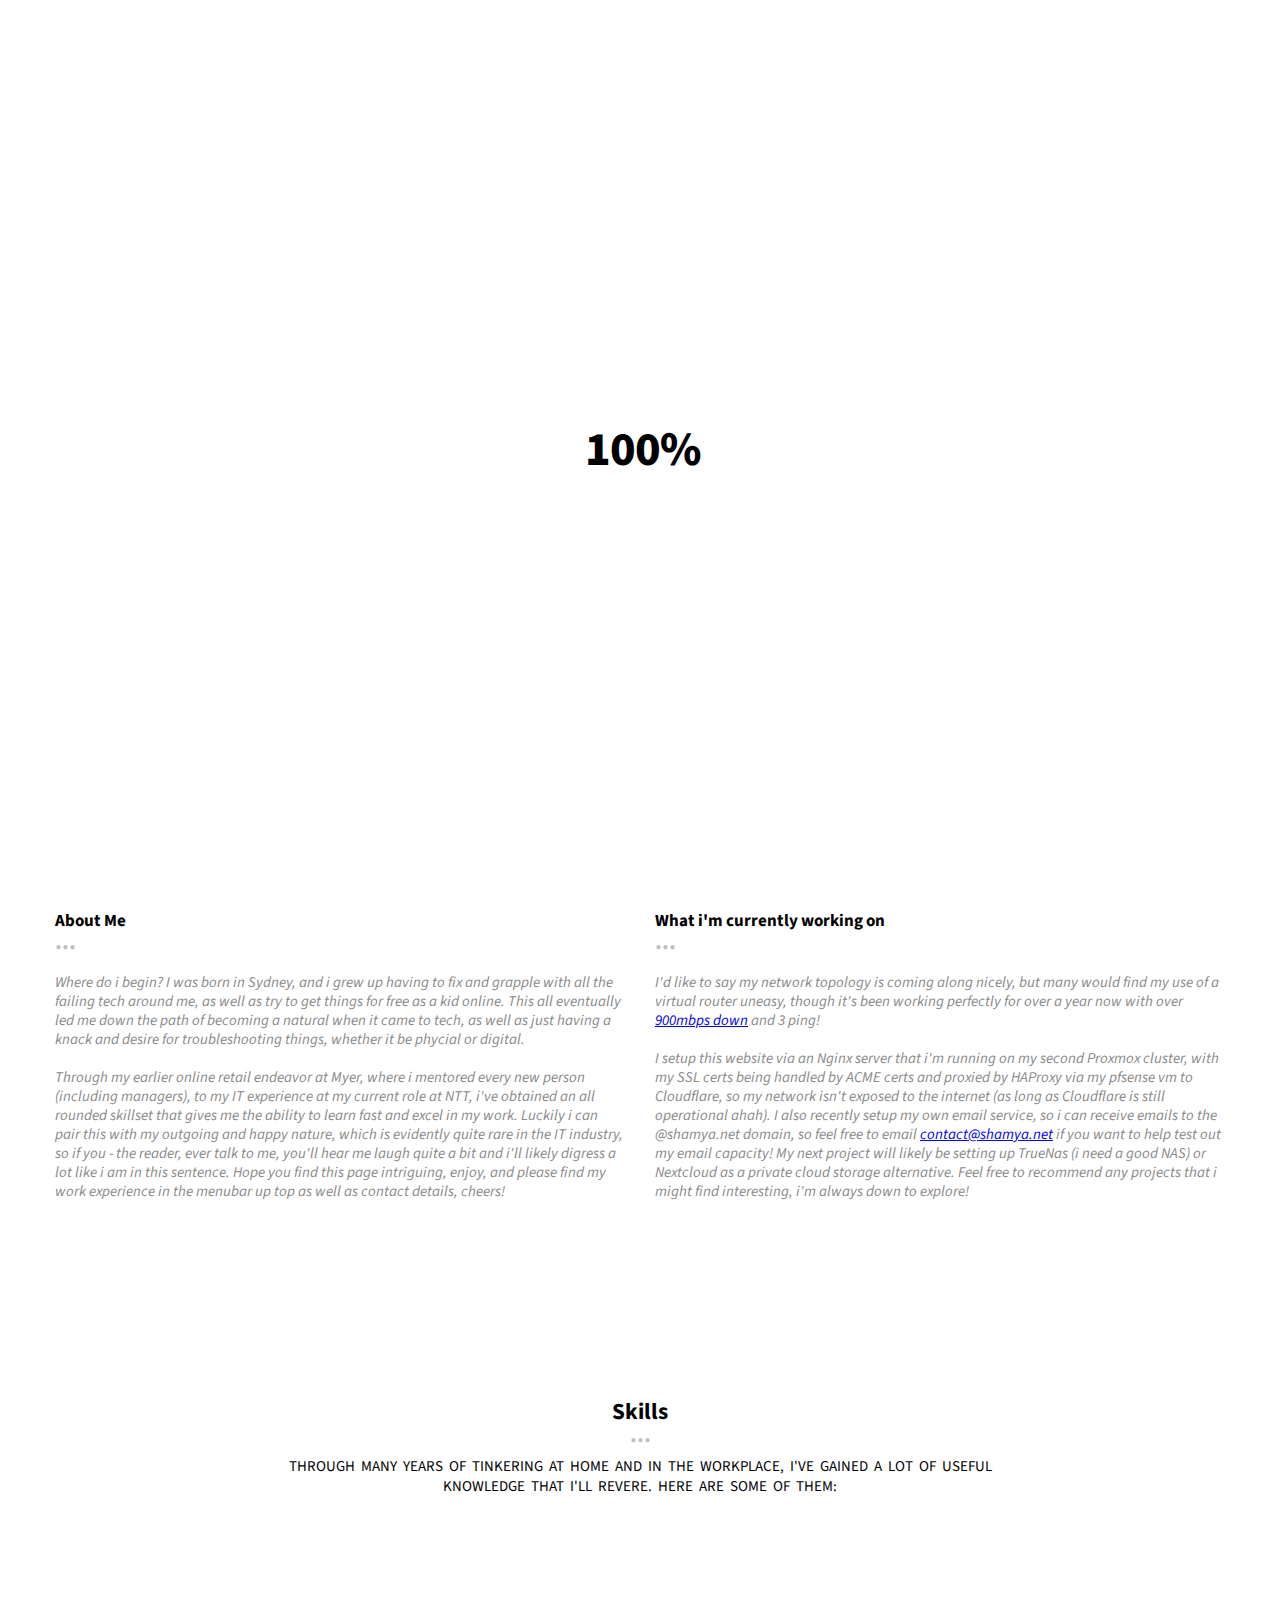
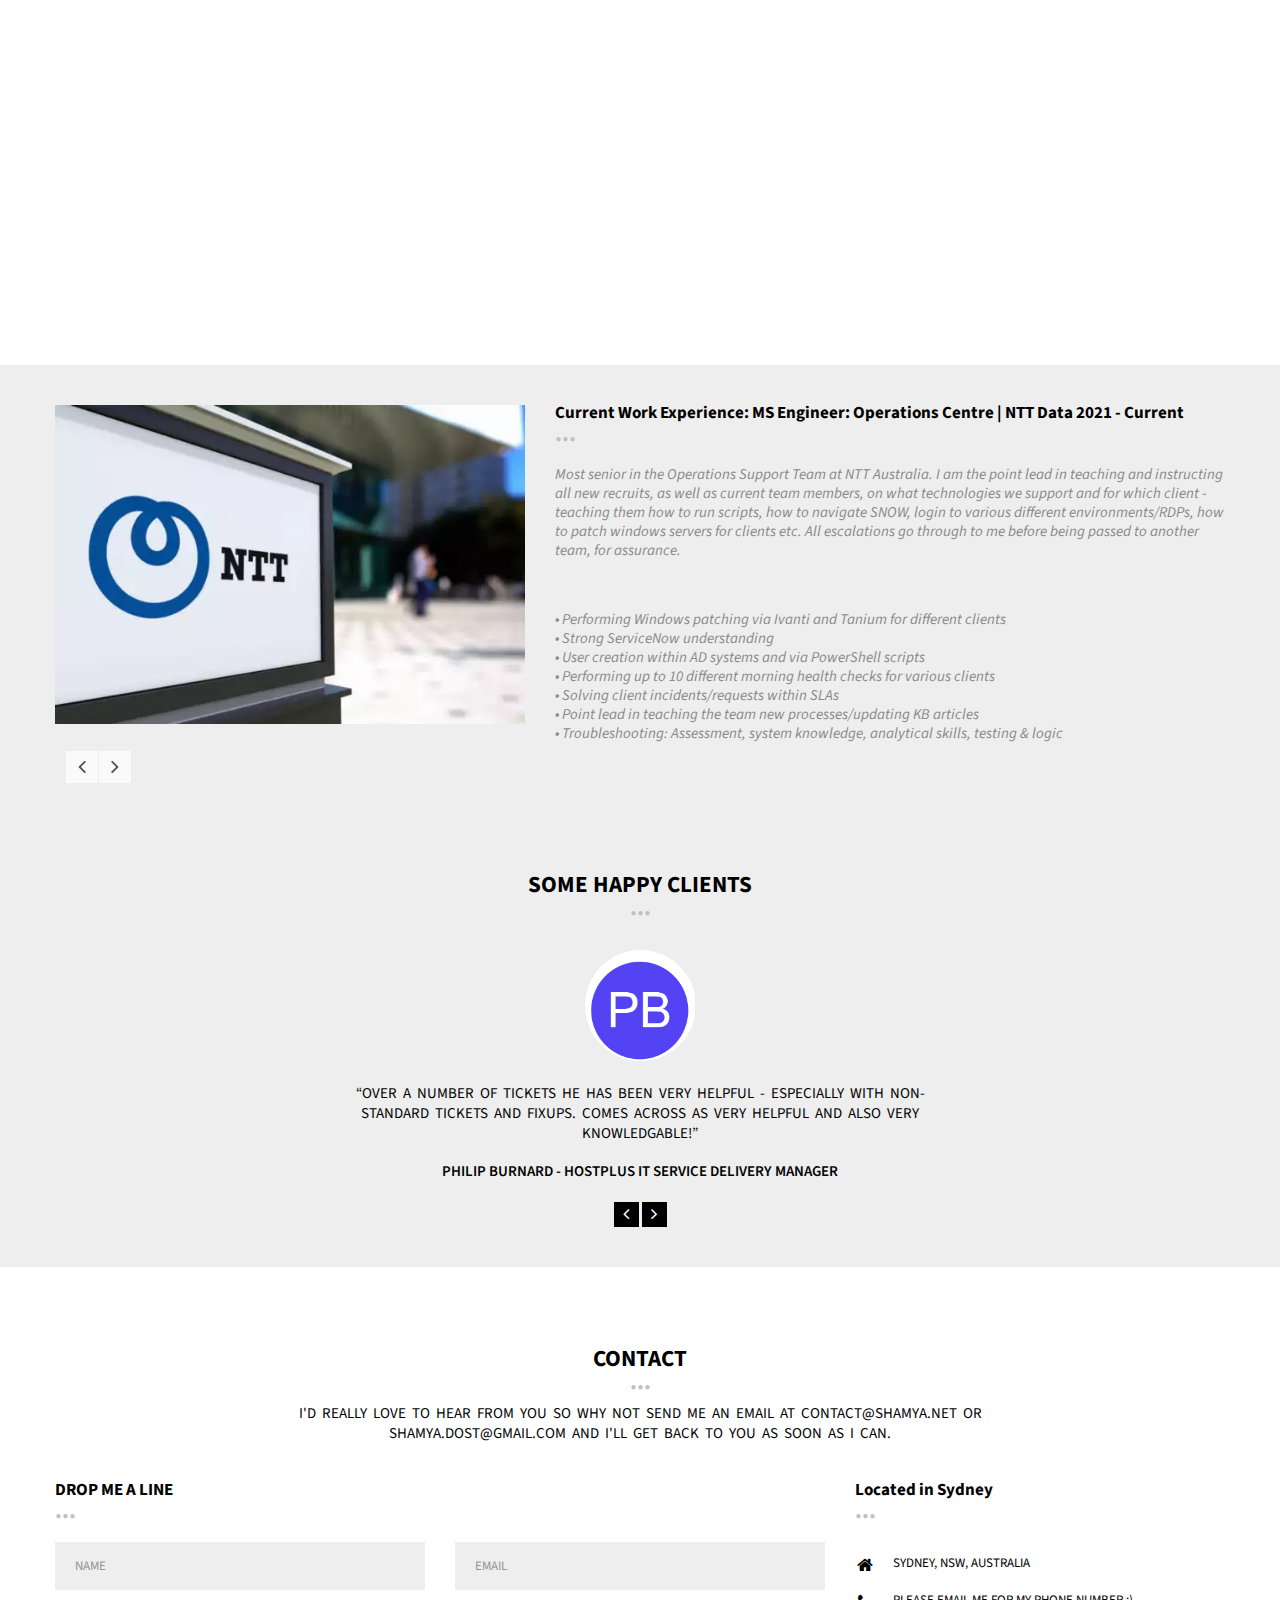
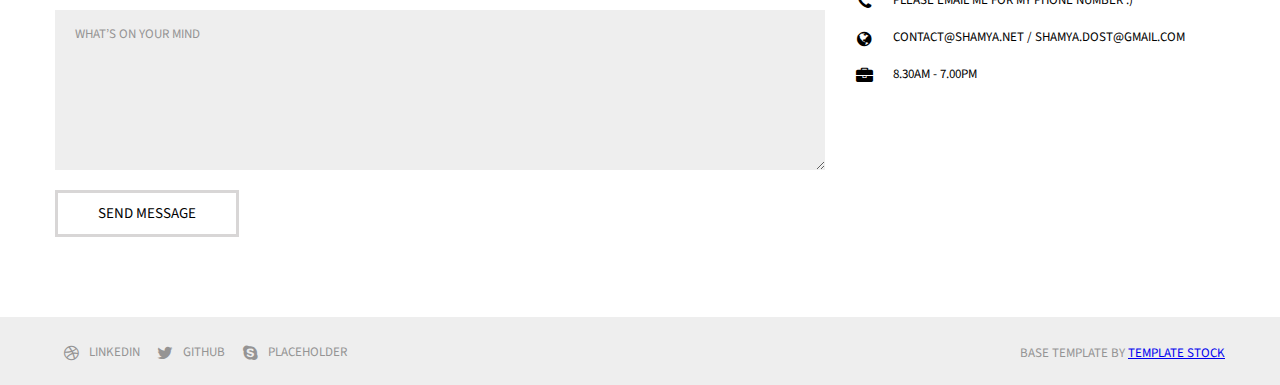
==== HTML Files/soul/index.html @ 303f4560 "Changed the skills section to be updated properly." ====
<!DOCTYPE html>


<html>
    <head>
        <title>Shamya's Site!</title>
        <meta charset="UTF-8">
        <meta name="viewport" content="width=device-width">
        <meta name="viewport" content="initial-scale = 1.0, maximum-scale = 1.0, user-scalable = no, width = device-width">
        <link rel="icon" type="image/x-icon" href="C:\Users\sham-test\Documents\Github Repo SD\Shammy-D\HTML Files\soul\favicon.ico">
		
        <!-- Pace.js -->
        <script src="js/pace.js" type="text/javascript"> </script>
        
        <!-- Foundations 5 Stylesheet-->
        <link href="css/foundation.css" type="text/css" rel="stylesheet" media="screen" />
        
        <!-- Normalize-->
        <link href="css/normalize.css" type="text/css" rel="stylesheet" media="screen" />
        
        <!-- Source Sans Pro Google Web Font -->
        
        <link href='http://fonts.googleapis.com/css?family=Source+Sans+Pro:400,600,700,400italic,600italic,700italic&subset=latin,vietnamese,latin-ext' rel='stylesheet' type='text/css'>
        

        <!-- adding Nunito Font as it looks nicer: https://fonts.googleapis.com/css2?family=Nunito:ital,wght@0,200..1000;1,200..1000&display=swap" rel="stylesheet-->
        <!--<link href='https://fonts.googleapis.com/css2?family=Nunito:ital,wght@0,200..1000;1,200..1000&display=swap" rel="stylesheet' type='text/css'>
        -->
        <!-- Font Awesome Web Font Icons-->
        <link href="css/font-awesome.min.css" type="text/css" rel="stylesheet" media="screen" />
        
        <!-- General Stylesheet-->
        <link href="css/style.css" type="text/css" rel="stylesheet" media="screen" />
        
        <!-- jQuery Library 1.11.0 -->
        <script type="text/javascript" src="js/jquery-1.11.0.min.js"> </script>
        
        <!-- Modernizr v2.7.1 -->
        <script src="js/modernizr.js" type="text/javascript"> </script>
        
        <!-- Foundations 5 -->
        <script src="js/foundation.min.js" type="text/javascript"> </script>

        <!-- Caroufredsel jQuery Plugin -->
        <script src="js/jquery.carouFredSel-6.2.1-packed.js" type="text/javascript"> </script>
        
        <!-- Isotope jQuery Plugin -->
        <script src="js/jquery.isotope.js" type="text/javascript"> </script>
        
        <!-- Appear Plugin -->
        <script src="js/appear.js" type="text/javascript"> </script>
        
        <!-- General Initialization -->
        <script src="js/general.js" type="text/javascript"> </script>
        
    </head>
    
    <body id="home">
       
       <!-- Back to Top Button --> 
       <a href="#home" class="scroll backtotop">
           <i class="fa fa-angle-up"> </i>
       </a>
        
       <!-- Start of Header --> 
       <header> 
           <div class="row"> 
               <div class="large-4 medium-12 column"> 
                   <div class="logoholder">
                       <a href="#home" class="scroll"><img src="C:\Users\sham-test\Documents\Github Repo SD\Shammy-D\HTML Files\soul\favicon.ico" alt="" title=""></a>
                   </div>
               </div>
               <div class="large-8 medium-12 column">
                   <nav> 
                       <ul> 
                           <li><a href="#home" class="scroll">Home</a></li>
                           <li>/</li>
                           <li><a href="#about2" class="scroll">About</a></li>
                           <li>/</li>
                           <li><a href="#services" class="scroll">Skills</a></li>
                           <li>/</li>
                           <li><a href="#team" class="scroll">Experience</a></li>
                           <li>/</li>
                           <!--<li><a href="#works" class="scroll">Something</a></li>
                           <li>/</li> -->
                           <li><a href="#contact" class="scroll">Contact</a></li> <!-- gotta add my linkedin as well-->
                       </ul>
                   </nav>
               </div>
               
               <div class="large-12 column">
                   <div class="sep"> </div>
               </div>
               
           </div>
       </header>
       <!-- End of Header -->
       
       <!-- Start of About --> <!-- I'm gonna try move the About section so the top menu can naviagte to it easier if i click it.-->
       <section class="about" id="about">
           <div class="row"> 
               
               <div class="large-8 large-centered column">
                   <div class="title">
                       <h1>Shamya Dost</h1>
                       <span>...</span>
                       <p>An IT Engineer who loves to experiment and fix things whilst still having fun.</p>
                   </div>
               </div>
               
               <div class="large-4 hide-for-medium-only hide-for-small-only column start"> 
                   <div class="imageholder">
                       <img src="images/ShamPicV2.png" alt="A nice photo of the person called Shamya (me)" title="Shamya">
                       <div class="text"><div><span>Shamya Dost</span></div></div>
                   </div>
               </div>
               
               <div class="large-8 medium-9 large-uncentered medium-centered small-centered column">
                   <div class="sliderHolder">
                        <div class="slider">
                            <div class="slide"><img src="images/SDTOPWaterTra.png" alt="Shamya's Network Topology showing my pfsense virtual router in a proxmox cluster (with my nginx vm too that hosts this site) that connects to all my switches and other network devices." title="Shamya's Network Topology" class="item"></div>
                           <!-- <div class="slide"><img src="images/SDTOPTra.png" alt="Shamya's Network Topology showing my pfsense virtual router in a proxmox cluster (with my nginx vm too that hosts this site) that connects to all my switches and other network devices." title="Shamya's Network Topology" class="item"></div> -->
                            <!--<div class="slide"><img src="images/DSC00151.JPG" alt="Picture of Green leaves and water droplets" title="Nice Photo i took on an old iPhone 11" class="item"></div>
                            -->
                            </div>
                       <div class="bannerNav">
                           <a href="#" class="prev"> <i class="fa fa-angle-left"> </i></a>
                           <a href="#" class="next"> <i class="fa fa-angle-right"> </i></a>
                       </div>
                   </div>
               </div>
               
               <div class="large-6 medium-6 column"> 
                   <article>
                    <section id="about2"></section>
                       <div class="smallTitle">
                        
                            <h2>About Me</h2>
                            <span>...</span>
                       </div>
                       <!--<section id="about2"></section>-->
                       <!-- Add that i'm Aus born-->
                       <p> Where do i begin? I was born in Sydney, and i grew up having to fix and 
                        grapple with all the failing tech around me, as well as try to get things for free as a kid online.
                        This all eventually led me down the path of becoming a natural when it came to tech, as well as just having a knack and desire for 
                        troubleshooting things, whether it be phycial or digital. 
                        </br>
                    </br>
                        Through my earlier online retail endeavor at Myer, where i mentored every new person 
                        (including managers), to my IT experience at my current role at NTT, i've obtained an all 
                        rounded skillset that gives me the ability to learn fast and excel in my work. 
                        Luckily i can pair this with my outgoing and happy nature, which is evidently quite rare in the IT industry, so if you - the reader, ever talk to me, 
                        you'll hear me laugh quite a bit and i'll likely digress a lot like i am in this sentence. Hope you find this page intriguing, enjoy, and please find my work experience in the menubar up top as well as contact details, cheers! 


<!-- Easter egg, this was my original about me paragraph, but i found it a bit too robotic if you know what i mean.
                           I’m a tech enthusiast with a hands-on approach to experimenting with IT software and hardware, 
                           whether it’s at work or at home. I thrive on the challenge of combining 
                           top-notch customer service with IT expertise, turning complex issues into 
                           seamless operations. From ServiceNow to PowerShell, Exchange Support, patching, 
                           and diving into virtualization with VMWare ESXI and Proxmox, I've been tinkering 
                           and making sure systems work and are at peak efficiency. Now, I'm eager to bring 
                           my unique blend of experience and tech enthusiasm to contribute to making systems 
                           and processes the best they can be.  -->
                           <br/><br/>
                            
                       </p>
                       <!-- Gonna try and serve this inside the nginx server to see if it'll actually work.
                       <a href="file://HTML Files/soul/files/Sham_cv_phonelessV2.pdf" class="cta">Resume</a>
                    -->
                    </article>
               </div>
               
               <div class="large-6 medium-6 column"> 
                   <article>
                       <div class="smallTitle">
                        <!-- This section has basically become a blog post lol (it's my own site so i can make it as messy as i please (i wouldn't actually write anything in prod comments unless they're my own site, in which case i'd signature it)). Yes i talk a lot.  -->
                            <h2>What i'm currently working on</h2>
                            <span>...</span>
                       </div>
                       <p>
                        I'd like to say my network topology is coming along nicely, but many would find my use of a 
                        virtual router uneasy, though it's been working perfectly for over a year now with 
                        over <a href="https://www.speedtest.net/result/15907143557"> 900mbps down</a> and 3 ping!
                       </br></br>                      
                        I setup this website via an Nginx server that i'm running on my second Proxmox cluster, with 
                        my SSL certs being handled by ACME certs and proxied by HAProxy via my pfsense vm to Cloudflare, so 
                        my network isn't exposed to the internet (as long as Cloudflare is still operational ahah).
                        I also recently setup my own email service, so i can receive emails to the @shamya.net domain, so feel free to 
                        email <a href="mailto:contact@shamya.net">contact@shamya.net</a> if you want to help test out my email capacity!
                        My next project will likely be setting up TrueNas (i need a good NAS) or Nextcloud as a private cloud storage alternative. 
                        Feel free to recommend any projects that i might find interesting, i'm always down to explore!






<!--
                        I'm working on my website (the site you're on), as well as setting up my own email server (shamya@shamya.net domain can now receive emails/send emails).
                       
                       The next project i'll work on is setting up TrueNas scale or Nextcloud (maybe both). I need a good consolidated backup server basically, preferably gapped/offsite in some way at least.
                    </br>
                    Above is my Network Topology, some info is obfuscated for opsec, even though subnet info and vlan info wouldn't actually threaten my network if they got leaked for obvious reasons. My network topology is evergrowing as i love to dive into random projects that develop my own skills/help me out in any way. 
                -->
                </p>
                   </article>
               </div>
           
           </div>
       </section>
       <!-- End of About -->
       
       <!-- Start of Parallax --
       <section class="parallax" style="background-image: url(/home/codespace/Shammy-D/HTML Files/soul/images/Shams Topology.png;);" data-type="background" data-speed="9"></section>
        <--End of Parallax --> 
       
       <!-- Experience Section --> 
       <section class="services" id="services"> 
            <div class="row"> 
               
               <div class="large-8 large-centered column">
                   <div class="title">
                       <h1>Skills</h1>
                       <span>...</span>
                       <p>Through many years of tinkering at home and in the workplace, i've 
                        gained a lot of useful knowledge that i'll revere. Here are some of them: </p>
                   </div>
               </div>




                
               <div class="large-3 medium-6 small-12 column">
                   <article class="service">
                       <div class="top">
                           <i class="fa fa-desktop"> </i>
                           <h3>Operations</h3>
                       </div>
                       <p>
                        •	Performing Windows patching via Ivanti and Tanium for different clients</br>
                        •	Strong ServiceNow understanding</br>
                        •	User creation within AD systems and via PowerShell scripts</br>
                        •	Performing up to 10 different morning health checks for various clients</br>
                        •	Point lead in teaching the team new processes/updating KB articles</br>
                        •	Troubleshooting: Assessment, system knowledge, analytical skills, testing & logic</br>
                       </p>
                   </article>
               </div>
          
           
               <div class="large-3 medium-6 small-12 column">
                   <article class="service">
                       <div class="top">
                           <i class="fa fa-pencil"> </i>
                           <h3>Programming and Dev</h3>
                       </div>

                       <p>
                        •	Troubleshooting issues with PS & Python scripts then fixing them</br>
                        •	Working with Linux distros like Ubunutu, Ubuntu Server, Tails</br>
                        •	Using Clonezilla for backups and restores</br>
                        •	Intermediate HTML, CSS, JavaScript, and Java skills</br>
                        •	Using Wireshark for network troubleshooting</br>
                        •	Experience with Kali tools like burp suite, Wifite, hashcat</br>
                    </p>
                   </article>
               </div>
               




               <div class="large-3 medium-6 small-12 column">
                   <article class="service">
                       <div class="top">
                           <i class="fa fa-rocket"> </i>
                           <h3>Service</h3>
                       </div>
                       <p>
                        •	I use Docker, Portainer and NGINX to host this site</br>
                        •	I'm running pfSense, pi-hole and 2 Proxmox clusters</br>
                        •	Client POC for user provisioning</br>
                        •	Finding potential issues and remediating them</br>
                        •	Solving client incidents/requests within SLAs</br>
                        •	Scheduling changes/patches for clients</br>
                        •	Resolving CVE's by raising changes</br>

                        <!-- I need to make these more concise. Too many lines/too long. 
                        •	Lead communications point of contact for our clients as i know their environments the most out of my team and manager.</br>
                        •	Making SNOW dashboards to keep track of not only my ageing tickets, but my coworkers.</br>
                        •	Taking the initive to answering and liasing with upper management questions on issues that i can help with.</br>
                        •	Bringing up potential issues with licencing, expiring certs before they become an issue. </br>
                        •	Solving client incidents/requests within SLAs</br>
                        •	Communicating with clients for patching schedules and changes.</br>
                        •	Noticing vulnerablities (CVE's) -> raising changes -> patching -> cycled when needed. (For NBN)</br>
                        -->
                       </p>
                      <!-- <p>Truth be told we simply love Wordpress and like to think of ourselves as specialists in the creation of Wordpress driven websites. We firmly believe Wordpress is the best Content Management System around which just means it's easy for you or your clients to manage content.</p> -->
                   </article>
               </div>
                
               <div class="large-3 medium-6 small-12 column">
                   <article class="service">
                       <div class="top">
                           <i class="fa fa-code"> </i>
                           <h3>Personal Attributes</h3>
                       </div>
                       <p> 
                        •	Able to adapt rapidly</br>
                        •	Friendly, outgoing, and enthusiastic</br>
                        •	Excellent Interpersonal skills</br>
                        •	Resourceful problem solving</br>
                        •	Excellent communication skills</br>
                        •	Enjoy working as part of a team</br>
                        •	Great at delegation and taking lead</br>
                        •	Dedicated and hard working</br>
                        </p>
                       <!--<p>We are experts at implementing complex internet services using combinations of the latest emerging web techonologies. Namely HTML5, CSS3 and jQuery for mobile and web app designs.</p>
                       -->
                    </article>
               </div>   
            </div>
       </section>
       <!-- End of Services -->
       
       <!-- Start of Team --> 
       <section class="team" id="team">
           <div class="row"> 
               <div class="large-12 column">
                   <div class="slider">
                       
                       <div class="bannerNav">
                           <a href="#" class="prev" style="display: block;"> <i class="fa fa-angle-left"> </i></a>
                           <a href="#" class="next" style="display: block;"> <i class="fa fa-angle-right"> </i></a>
                       </div>
                       
                       <div class="sliderholder">
                           
                           <div class="row member">
                               <div class="large-5 medium-6 small-8 large-uncentered medium-centered small-centered column">
                                   <img src="images/ntt.jpg" alt="NTT Company Logo (Says NTT and has a blue ribbon above)" title="NTT Logo"> 
                               </div>
                               
                               <div class="small-10 large-7 small-centered large-uncentered column">
                                   <div class="smallTitle">
                                        <h2>Current Work Experience: MS Engineer: Operations Centre | NTT Data 2021 - Current </h2>
                                        <span>...</span>
                                   </div>
                                   <div class="memberInfo">
                                      
                                       
                                       <p>
                                        Most senior in the Operations Support Team at NTT Australia. I am the point lead in teaching and instructing 
                                        all new recruits, as well as current team members, on what technologies we support and for which client - 
                                        teaching them how to run scripts, how to navigate SNOW, login to various different environments/RDPs, 
                                        how to patch windows servers for clients etc. All escalations go through to me before being passed to another team, for assurance.
                                          </p> 
                                          <p>
                                            •	Performing Windows patching via Ivanti and Tanium for different clients</br>
                                            •	Strong ServiceNow understanding</br>
                                            •	User creation within AD systems and via PowerShell scripts</br>
                                            •	Performing up to 10 different morning health checks for various clients</br>
                                            •	Solving client incidents/requests within SLAs</br>
                                            •	Point lead in teaching the team new processes/updating KB articles</br>
                                            •	Troubleshooting: Assessment, system knowledge, analytical skills, testing & logic</br>
                                          </p>                                  
                                   </div>
                               </div>
			       <div class="large-12 column"> </div>
                           </div>
                           
                           <div class="row member">
                               <div class="large-5 medium-6 small-8 large-uncentered medium-centered small-centered column">
                                   <img src="images/myer.jpg" alt="Myer shopfront" title="Myer">
                               </div>
                               
                               <div class="small-10 large-7 small-centered large-uncentered column">
                                   <div class="smallTitle">
                                        <h2>Prior Work Experience: Logistics & Online Team Leader | Myer Chatswood 2016 - 2021</h2>
                                        <span>...</span>
                                   </div>
                                   <div class="memberInfo">
                                       
                                       <p>
                                        Worked for Myer Chatswood's Online Fulfilment team for over 5 years and through a wide range of technical changes.
                                        I was able to manage a team of around 30 team members at a time as a shift team leader, through Black Friday sales and Boxing day orders.
                                        I managed all the Warehouse Management Sytems for order picking while delegating roles for the staff on shift.                                        
                                        Myer was a memorable place, where i made a lot of valuable connections and gained wholly beneficial skills for life. 
                                       </p>
                                       <p>
                                        • Online fulfilment and services</br>
                                        • Pick & Pack skills</br>
                                        • WMS systems, logistics management</br>
                                        • Team Leading</br>
                                        • Analytical skills</br>
                                        • Fast paced environment management</br>
                                        • More than 5 years log</br>
                                     </p>                                  
                                   </div>
                               </div> 
			       <div class="large-12 column"> </div>
                           </div> 
                           
                       </div>
                       
                   </div>
               </div>
           </div>
       </section>
       <!-- End of Team -->

       <!-- Start of Testimonials --> 
       <section class="testimonials">
            <div class="row">
               
               <div class="large-8 large-centered column">
                   <div class="title">
                       <h1>SOME HAPPY CLIENTS</h1>
                       <span>...</span> 
                   </div> 
               </div>
                
               <div class="large-6 large-centered column">
                   <div class="slideholder">
                        <div class="holder">
                            <article>
                                <span class="circle">
                                    <!-- gotta figure out why when it switches pics it scrolls back up to it. Maybe the scroll is in the wrong area. -->
                                    <img src="images/philipteams.png" alt="Teams Initials of Philip Burnard" title="Philip Burnard HostPlus Super">
                                </span>
                                <p>
                                    “Over a number of tickets he has been very helpful - especially with non-standard tickets and fixups. Comes across as very helpful and also very knowledgable!”
                                </p>
                                <h5>
                                    Philip Burnard - Hostplus IT Service Delivery Manager
                                </h5>
                            </article>

                            <article>
                                <span class="circle">
                                    <img src="images/sallyhasnopic.png" alt="LinkedIn picture of Sally (has no public pic other than group ones)" title="Sally Holland NBN NTT SDM">
                                </span>
                                <p>
                                    “Shamya has recently joined the Exchange team on the NBN account and has proven to be a valuable member of the team. He is proactive, takes initiative and is a pleasure to work with.”
                                </p>
                                <h5>
                                    Sally Holland - NBN Service Delivery Manager
                                </h5>
                            
                            </article>
                        </div>
                   </div>
               </div>
                
                <div class="large-12 large-centered column">
                    <div class="bannerNav">
                        <a href="#" class="prev"> <i class="fa fa-angle-left"> </i></a>
                        <a href="#" class="next"> <i class="fa fa-angle-right"> </i></a>
                    </div>
                </div>
                
           </div>
       </section>
       <!-- End of Testimonials -->
       
       <!-- Start of Contact --> 
       <section class="contact" id="contact">
           <div class="row">
              
              <div class="large-8 large-centered column">
                   <div class="title">
                       <h1>CONTACT</h1>
                       <span>...</span>
                       <p>I'd really love to hear from you so why not send me an email at contact@shamya.net or shamya.dost@gmail.com and i'll get back to you as soon as i can.</p>
                   </div>
               </div>
               <!-- Probs don't need the below map div, but could be useful in the future so i'll leave it commented.
               <div class="large-12 column">
                   <div class="map">
                      <iframe width="1170" height="350" frameborder="0" scrolling="no" marginheight="0" marginwidth="0" src="https://www.google.com/maps/embed?pb=!1m18!1m12!1m3!1d299969.9022423459!2d150.8688505991832!3d-33.83216582347469!2m3!1f0!2f0!3f0!3m2!1i1024!2i768!4f13.1!3m3!1m2!1s0x6b129838f39a743f%3A0x3017d681632a850!2sSydney%20NSW!5e0!3m2!1sen!2sau!4v1707697958062!5m2!1sen!2sau"></iframe>
                   </div>
               </div>
            -->
               <!-- Form Section --> 
               <div class="large-8 large-uncentered medium-10 medium-centered column">
                   <div class="row">
                       
                       <div class="large-12 column">
                          <div class="smallTitle">
                             <h2>DROP ME A LINE</h2>
                             <span>...</span>
                          </div> 
                       </div>
                       
                       <form>
                            <div class="large-6 column">
                                <input type="text" name="name" title="Name" class="defaultText" /> 
                            </div>
                           
                           <div class="large-6 column">
                                <input type="text" name="name" title="Email" class="defaultText" /> 
                           </div>
                           
                           <div class="large-12 column">
                               <textarea id="comments">WHAT’S ON YOUR MIND</textarea>
                           </div>
                           
                           <div class="large-12 column">
                               <input type="submit" value="Send Message" class="cta"/>
                           </div> 
                       </form>
                   </div>
               </div>
               <!-- End of Form Section -->
               
               <div class="large-4 large-uncentered medium-10 medium-centered column">
                 <div class="smallTitle">
                    <h2>Located in Sydney</h2>
                    <span>...</span>
                 </div>
                 
                 <ul class="fa-ul">
                    <li>
                        <i class="fa-li fa fa-home"></i>
                        Sydney, NSW, Australia
                    </li>
                    <li>
                        <i class="fa-li fa fa-phone"></i>
                        Please email me for my phone number :)
                    </li>
                    <li>
                        <i class="fa-li fa fa-globe"></i>
                        <a href="mailto:contact@shamya.net">contact@shamya.net</a>
                        <a href="mailto:shamya.dost@gmail.com"> / shamya.dost@gmail.com</a>
                    </li>
                    <li>
                        <i class="fa-li fa fa-briefcase"></i>
                        8.30am - 7.00pm
                    </li>
                  </ul>
                 
               </div>
			   
               <div class="large-12 column"> </div>
               
           </div>
       </section>
       <!-- End of Contact -->
       
       <!-- Start of Footer -->
       <footer>
           <div class="row">
               <div class="large-6 medium-12 column">
                   <ul class="social fa-ul"> 
                        <li><a href="https://www.linkedin.com/in/shamya-dost"><i class="fa fa-li fa-dribbble"> </i> <span>LinkedIn<span></a></li>
                        <li><a href="https://github.com/Shammy-D"><i class="fa fa-li fa-twitter"> </i> <span>Github<span></a></li>
                        <li><a href="#"><i class="fa fa-li fa-skype"> </i> <span>Placeholder<span></a></li>                
                   </ul>
               </div>
               
               <div class="large-6 medium-12 column">
                   <div class="copyright"> <!-- The base template used was from the below link. I ofcourse edited in and configured the site to how i want it to look like. -->
                       Base Template by <a href="http://templatestock.co">Template Stock</a>
                   </div>   
               </div>
           </div>
       </footer>
       <!-- End of Footer -->
       
    </body>
</html>
---- HTML Files/soul/css/style.css ----
/*
	Soul by TEMPLATE STOCK
	templatestock.co @templatestock
	Released for free under the Creative Commons Attribution 3.0 license (templated.co/license)
*/

body {
  font-family: 'Source Sans Pro', sans-serif; /*<!-- add nunito as the  family, but didnt work last time, will try again later --> */
  color: black;
}

p {
  font-size: 0.938em;
  color: #898989;
  font-style: italic;
  line-height: 19px;
  margin: 0 0 20px 0;
}

.title {
  width: 100%;
  display: block;
  text-align: center;
  padding: 0 0 38px 0;
}
.title * {
  display: inline-block;
  width: 100%;
}
.title h1 {
  margin: 0;
  font-size: 1.438em;
}
.title span {
  color: #c0bebe;
  font-size: 1.438em;
  font-weight: bold;
  padding: 0 0 11px 0;
}
.title p {
  text-transform: uppercase;
  color: black;
  line-height: 20px;
  font-size: 0.938em;
  word-spacing: 3px;
  margin: 0;
  font-style: normal;
}

.smallTitle {
  width: 100%;
  display: block;
  padding: 0 0 20px 0;
}
.smallTitle h2 {
  margin: 0;
  font-size: 1.063em;
}
.smallTitle span {
  color: #c0bebe;
  font-size: 1.438em;
  font-weight: bold;
  padding: 0 0 11px 0;
}

.cta {
  color: black;
  font-size: 0.938em;
  text-decoration: none;
  padding: 10px 40px;
  border: 3px solid #d8d6d6;
  text-transform: uppercase;
  display: inline-block;
  -webkit-transition: all ease-in;
  -webkit-transition-delay: 0.3s;
  -moz-transition: all ease-in 0.3s;
  -o-transition: all ease-in 0.3s;
  transition: all ease-in 0.3s;
}
.cta:hover {
  background: black;
  border: 3px solid black;
  color: #fff;
}

ul.social {
  display: block;
}
ul.social li {
  display: inline-block;
  margin: 0 40px 0 0;
}
ul.social li a {
  text-decoration: none;
  color: #959494;
  text-transform: uppercase;
  font-size: 0.813em;
  -webkit-transition: all ease-in;
  -webkit-transition-delay: 0.3s;
  -moz-transition: all ease-in 0.3s;
  -o-transition: all ease-in 0.3s;
  transition: all ease-in 0.3s;
}
ul.social li a i {
  font-size: 1.308em;
}
ul.social li a:hover {
  color: #000;
}

.backtotop {
  position: fixed;
  right: -40px;
  bottom: 40px;
  background: #000;
  width: 40px;
  height: 40px;
  z-index: 100;
  text-align: center;
  line-height: 40px;
}
.backtotop i {
  color: #fff;
  font-size: 1.5em;
  text-align: center;
}

.isotope,
.isotope .isotope-item {
  /* change duration value to whatever you like */
  -webkit-transition-duration: 0.8s;
  -moz-transition-duration: 0.8s;
  -ms-transition-duration: 0.8s;
  -o-transition-duration: 0.8s;
  transition-duration: 0.8s;
}

.isotope {
  -webkit-transition-property: height, width;
  -moz-transition-property: height, width;
  -ms-transition-property: height, width;
  -o-transition-property: height, width;
  transition-property: height, width;
}

.isotope .isotope-item {
  -webkit-transition-property: -webkit-transform, opacity;
  -moz-transition-property: -moz-transform, opacity;
  -ms-transition-property: -ms-transform, opacity;
  -o-transition-property: -o-transform, opacity;
  transition-property: transform, opacity;
}

/**** disabling Isotope CSS3 transitions ****/
.isotope.no-transition,
.isotope.no-transition .isotope-item,
.isotope .isotope-item.no-transition {
  -webkit-transition-duration: 0s;
  -moz-transition-duration: 0s;
  -ms-transition-duration: 0s;
  -o-transition-duration: 0s;
  transition-duration: 0s;
}

.pace {
  width: 100%;
  height: 100%;
  background: #fff;
  position: fixed;
  z-index: 10000;
  -webkit-transition: all ease-in;
  -webkit-transition-delay: 0.4s;
  -moz-transition: all ease-in 0.4s;
  -o-transition: all ease-in 0.4s;
  transition: all ease-in 0.4s;
  color: #000;
}
.pace.pace-inactive {
  display: none;
}
.pace .pace-progress {
  color: #000;
}
.pace .pace-progress:after {
  display: block;
  position: absolute;
  top: 50%;
  left: 50%;
  content: attr(data-progress-text);
  font-weight: 800;
  font-size: 3em;
  line-height: 1;
  letter-spacing: -1px;
  text-align: right;
  color: #000;
  margin: -24px 0 0 -55.5px;
}

header {
  width: 100%;
  display: block;
  padding: 30px 0 0 0;
  position: fixed;
  left: 0;
  top: 0;
  z-index: 100;
  background: rgba(255, 255, 255, 0.9);
  -webkit-transition: all ease-in;
  -webkit-transition-delay: 0.2s;
  -moz-transition: all ease-in 0.2s;
  -o-transition: all ease-in 0.2s;
  transition: all ease-in 0.2s;
}
header * {
  -webkit-transition: all ease-in;
  -webkit-transition-delay: 0.2s;
  -moz-transition: all ease-in 0.2s;
  -o-transition: all ease-in 0.2s;
  transition: all ease-in 0.2s;
}
header.sticky {
  padding: 10px 0;
}
header.sticky img {
  width: 37px;
}
header.sticky nav {
  padding: 11px 0;
}
header.sticky .sep {
  display: none;
}
header nav {
  width: 100%;
  display: block;
  padding: 24px 0;
}
header nav ul {
  width: 100%;
  display: block;
  list-style: none;
  margin: 0;
  padding: 0;
  text-align: right;
}
header nav ul li {
  text-transform: uppercase;
  font-weight: 600;
  font-size: 0.938em;
  color: black;
  display: inline;
  margin: 0 0 0 8px;
}
header nav ul li a {
  text-decoration: none;
  color: black;
}
header nav ul li a:hover {
  color: #898989;
}
header nav ul li.current a {
  color: #898989;
}
header .sep {
  width: 100%;
  display: block;
  height: 1px;
  background: #e4e2e2;
  margin: 30px 0 0 0;
}

section.about {
  width: 100%;
  display: block;
  padding: 186px 0 80px 0;
}
section.about .imageholder {
  width: 100%;
  display: block;
  position: relative;
}
section.about .imageholder:hover .text {
  opacity: 1;
}
section.about .imageholder .text {
  position: absolute;
  padding: 20px;
  height: 100%;
  width: 100%;
  left: 0;
  top: 0;
  -webkit-transition: all ease-in;
  -webkit-transition-delay: 0.3s;
  -moz-transition: all ease-in 0.3s;
  -o-transition: all ease-in 0.3s;
  transition: all ease-in 0.3s;
  opacity: 0;
}
section.about .imageholder .text div {
  height: 100%;
  width: 100%;
  display: table;
  background: rgba(255, 255, 255, 0.7);
  text-align: center;
}
section.about .imageholder .text div span {
  display: table-cell;
  vertical-align: middle;
  text-transform: uppercase;
  font-weight: 600;
}
section.about .sliderHolder {
  width: 100%;
  display: block;
  position: relative;
}
section.about .sliderHolder .slider {
  width: 100%;
  display: block;
}
section.about .sliderHolder .bannerNav {
  position: absolute;
  right: 10px;
  bottom: 10px;
  z-index: 100;
}
section.about .sliderHolder .bannerNav a {
  float: left;
  width: 32px;
  height: 32px;
  background: #fff;
  opacity: 0.7;
  color: black;
  text-align: center;
  font-size: 1.375em;
  margin: 0 0 0 1px;
  -webkit-transition: all ease-in;
  -webkit-transition-delay: 0.3s;
  -moz-transition: all ease-in 0.3s;
  -o-transition: all ease-in 0.3s;
  transition: all ease-in 0.3s;
}
section.about .sliderHolder .bannerNav a i {
  line-height: 32px;
}
section.about .sliderHolder .bannerNav a:hover {
  background: #959494;
  color: #fff;
  opacity: 1;
}
section.about article {
  width: 100%;
  display: block;
  padding: 60px 0 0 0;
}

section.parallax {
  width: 100%;
  height: 350px;
  background-position: center center;
  background-repeat: no-repeat;
}

section.services {
  width: 100%;
  display: block;
  padding: 80px 0 60px 0;
}
section.services .service {
  width: 100%;
  display: block;
  text-align: center;
  opacity: 0;
}
section.services .service .top {
  width: 100%;
  display: block;
  border-top: 1px solid #e4e2e2;
  border-bottom: 1px solid #e4e2e2;
  padding: 20px 0 18px 0;
  margin: 0 0 30px 0;
}
section.services .service .top i {
  font-size: 1.875em;
  padding: 0 0 7px 0;
}
section.services .service .top h3 {
  font-size: 0.938em;
  color: black;
  margin: 0;
}
section.services .service p {
  font-size: 0.875em;
  padding: 0 15px;
}

section.team {
  width: 100%;
  display: block;
  background: #eeeeee;
  padding: 40px 0;
}
section.team .slider {
  width: 100%;
  display: block;
  position: relative;
}
section.team .slider .sliderholder {
  width: 100%;
  display: block;
}
section.team .slider .sliderholder .member h5 {
  text-transform: uppercase;
  color: black;
  line-height: 20px;
  font-size: 0.938em;
  word-spacing: 3px;
  margin: 0;
  padding: 0 0 20px 0;
  font-style: normal;
  font-weight: normal;
}
section.team .slider .sliderholder .member p {
  padding: 0 0 30px 0;
}
section.team .slider .sliderholder .member ul.social {
  text-align: right;
}
section.team .slider .sliderholder .member ul.social li {
  margin: 0 0 0 40px;
}
section.team .slider .bannerNav {
  position: absolute;
  left: 10px;
  bottom: 10px;
  z-index: 100;
}
section.team .slider .bannerNav a {
  float: left;
  width: 32px;
  height: 32px;
  background: #fff;
  opacity: 0.7;
  color: black;
  text-align: center;
  font-size: 1.375em;
  margin: 0 0 0 1px;
  -webkit-transition: all ease-in;
  -webkit-transition-delay: 0.3s;
  -moz-transition: all ease-in 0.3s;
  -o-transition: all ease-in 0.3s;
  transition: all ease-in 0.3s;
}
section.team .slider .bannerNav a i {
  line-height: 32px;
}
section.team .slider .bannerNav a:hover {
  background: #959494;
  color: #fff;
  opacity: 1;
}

section.works {
  width: 100%;
  display: block;
  margin: 0 0 30px 0;
  padding: 80px 0 0 0;
}
section.works .title {
  padding: 0 0 10px 0;
}
section.works ul.filters {
  text-align: center;
  padding: 0 0 40px 0;
  font-style: italic;
}
section.works ul.filters li {
  float: none;
  display: inline-block;
  width: auto;
  margin: 0 4px;
}
section.works ul.filters li.selected a {
  font-weight: 800;
}
section.works ul.filters li a {
  font-size: 0.938em;
}
section.works ul {
  list-style: none;
  margin: 0;
  padding: 0;
}
section.works ul li {
  float: left;
  width: 24.9%;
}
section.works ul li a {
  color: black;
  font-size: 0.938em;
  text-decoration: none;
}
section.works ul li a:hover figure .imgholder .hover {
  opacity: 1;
}
section.works ul li a:hover figure .imgholder img {
  -webkit-transform: scale(1.05, 1.05);
  -moz-transform: scale(1.05, 1.05);
  -ms-transform: scale(1.05, 1.05);
  -o-transform: scale(1.05, 1.05);
  transform: scale(1.05, 1.05);
}
section.works ul li a figure {
  width: 100%;
  display: block;
  opacity: 0;
}
section.works ul li a figure .imgholder {
  width: 100%;
  display: block;
  position: relative;
  overflow: hidden;
}
section.works ul li a figure .imgholder img {
  position: absolute;
  z-index: 1;
  left: 0;
  top: 0;
  -webkit-transition: all ease-in;
  -webkit-transition-delay: 0.3s;
  -moz-transition: all ease-in 0.3s;
  -o-transition: all ease-in 0.3s;
  transition: all ease-in 0.3s;
}
section.works ul li a figure .imgholder .hover {
  width: 100%;
  height: 100%;
  position: absolute;
  z-index: 1;
  left: 0;
  top: 0;
  padding: 20px;
  -webkit-transition: all ease-in;
  -webkit-transition-delay: 0.3s;
  -moz-transition: all ease-in 0.3s;
  -o-transition: all ease-in 0.3s;
  transition: all ease-in 0.3s;
  opacity: 0;
}
section.works ul li a figure .imgholder .hover .text {
  width: 100%;
  height: 100%;
  background: rgba(255, 255, 255, 0.7);
  display: table;
  text-transform: uppercase;
}
section.works ul li a figure .imgholder .hover .text div {
  width: 100%;
  text-align: center;
  display: table-cell;
  vertical-align: middle;
  padding: 0 20px;
}
section.works ul li a figure .imgholder .hover .text div h4 {
  margin: 0 0 10px 0;
  font-size: 1.063em;
}
section.works ul li a figure .imgholder .hover .text div ul {
  list-style: none;
  margin: 0;
  padding: 0;
  width: 100%;
  display: block;
  text-align: center;
}
section.works ul li a figure .imgholder .hover .text div ul li {
  display: inline-block;
  width: auto;
  float: none;
  padding: 0 1px;
}
section.works ul li a figure figcaption {
  width: 100%;
  display: block;
  padding: 30px 20px;
  -moz-box-sizing: border-box;
  -webkit-box-sizing: border-box;
  box-sizing: border-box;
}
section.works ul li a figure figcaption span {
  color: #898989;
}
section.works article.work {
  width: 100%;
  display: none;
  padding: 20px 0;
}
section.works article.work .smallTitle {
  text-align: center;
  padding: 20px 0;
}
section.works article.work p {
  text-align: center;
}
section.works a.close {
  width: 100%;
  text-align: center;
  display: none;
  padding: 0 0 40px 0;
}
section.works a.close i {
  font-size: 1.2em;
  color: #000;
}

section.testimonials {
  width: 100%;
  display: block;
  padding: 40px;
  background: #eeeeee;
}
section.testimonials .title {
  padding: 0 0 20px 0;
}
section.testimonials .slideholder {
  display: inline-block;
  width: 100%;
}
section.testimonials .holder {
  display: block;
  width: 100%;
}
section.testimonials .holder article {
  display: block;
  height: 208px;
  text-align: center;
}
section.testimonials .holder article span.circle {
  display: inline-block;
  width: 111px;
  height: 111px;
  -webkit-border-radius: 100%;
  -moz-border-radius: 100%;
  -ms-border-radius: 100%;
  -o-border-radius: 100%;
  border-radius: 100%;
  overflow: hidden;
  margin: 0 0 20px 0;
}
section.testimonials .holder article p {
  text-transform: uppercase;
  color: black;
  line-height: 20px;
  font-size: 0.938em;
  word-spacing: 3px;
  margin: 0 0 20px 0;
  font-style: normal;
}
section.testimonials .holder article h5 {
  color: black;
  text-transform: uppercase;
  color: black;
  font-size: 0.938em;
  margin: 0;
  font-weight: 600;
}
section.testimonials .bannerNav {
  width: 100%;
  display: block;
  text-align: center;
  margin: 20px 0 0 0;
}
section.testimonials .bannerNav a {
  width: 25px;
  height: 25px;
  background: #000;
  color: black;
  text-align: center;
  font-size: 1.375em;
  -webkit-transition: all ease-in;
  -webkit-transition-delay: 0.3s;
  -moz-transition: all ease-in 0.3s;
  -o-transition: all ease-in 0.3s;
  transition: all ease-in 0.3s;
  display: inline-block;
}
section.testimonials .bannerNav a i {
  line-height: 25px;
  color: #fff;
  font-size: 0.813em;
}
section.testimonials .bannerNav a:hover {
  background: #959494;
  color: #fff;
  opacity: 1;
}

section.contact {
  width: 100%;
  display: block;
  padding: 80px 0;
}
section.contact .map {
  -webkit-filter: grayscale(100%);
  -moz-filter: grayscale(100%);
  -ms-filter: grayscale(100%);
  -o-filter: grayscale(100%);
  filter: grayscale(100%);
  margin: 0 0 30px 0;
  position: relative;
  padding-bottom: 30.25%;
  padding-top: 30px;
  height: 0;
  overflow: hidden;
}
section.contact .map iframe, section.contact .map embed {
  position: absolute;
  top: 0;
  left: 0;
  width: 100%;
  height: 100%;
}
section.contact input[type="text"] {
  background: #eeeeee;
  width: 100%;
  padding: 15px 20px;
  border: 0 none;
  outline: 0;
  text-transform: uppercase;
  font-size: 0.813em;
  color: #959494;
  margin: 0 0 20px 0;
}
section.contact input[type="text"]:focus {
  background: #000;
  color: #fff;
}
section.contact textarea {
  background: #eeeeee;
  width: 100%;
  padding: 15px 20px;
  border: 0 none;
  outline: 0;
  text-transform: uppercase;
  font-size: 0.813em;
  color: #959494;
  height: 160px;
  margin: 0 0 20px 0;
}
section.contact textarea:focus {
  background: #000;
  color: #fff;
}
section.contact input[type="submit"] {
  background: #fff;
}
section.contact input[type="submit"]:hover {
  background: #000;
}
section.contact ul {
  font-size: 0.813em;
  line-height: 17px;
  text-transform: uppercase;
}
section.contact ul li {
  margin: 0 0 20px 0;
  padding: 0 0 0 10px;
}
section.contact ul li a {
  color: #000;
  text-decoration: none;
}
section.contact ul li i {
  font-size: 1.308em;
}

footer {
  width: 100%;
  display: block;
  background: #eeeeee;
  padding: 10px 0;
}
footer .copyright {
  width: 100%;
  display: block;
  text-align: right;
  color: #959494;
  text-transform: uppercase;
  font-size: 0.813em;
  padding: 20px 0 0 0;
}

@media only screen and (max-width: 1024px) {
  header {
    position: relative;
  }
  header .sep {
    margin: 0;
  }
  header .logoholder {
    width: 100%;
    display: block;
    text-align: center;
  }
  header nav {
    padding: 24px 0 30px 0;
  }
  header nav ul {
    text-align: center;
  }
  header.sticky img {
    width: auto;
  }
  header.sticky nav {
    padding: 24px 0 30px 0;
  }
  header.sticky .sep {
    display: block;
  }

  section.about {
    padding: 40px 0;
  }
  section.about .smallTitle {
    text-align: center;
  }
  section.about article {
    text-align: center;
  }

  section.services {
    padding: 40px 0;
  }

  section.team {
    padding: 40px 0 120px 0;
  }
  section.team .slider .bannerNav {
    bottom: -65px;
    left: 50%;
    margin: 0 0 0 -26px;
  }
  section.team .slider .bannerNav a {
    background: #000;
    opacity: 1.0;
    width: 25px;
    height: 25px;
  }
  section.team .slider .bannerNav a i {
    line-height: 25px;
    color: #fff;
    font-size: 0.813em;
  }
  section.team .slider .sliderholder .member ul.social {
    text-align: center;
    margin: 0;
  }
  section.team .slider .memberInfo {
    text-align: center;
  }
  section.team .slider .smallTitle {
    text-align: center;
    margin: 20px 0 0 0;
  }

  section.works {
    padding: 40px 0 0 0;
  }
  section.works ul li {
    width: 49.9%;
  }
  section.works ul li img {
    width: 100%;
  }
  section.works ul li a figure figcaption {
    max-height: 90px;
    min-height: 90px;
  }

  section.contact {
    padding: 40px 0 0 0;
  }
  section.contact input[type="text"] {
    text-align: center;
  }
  section.contact textarea {
    text-align: center;
  }
  section.contact form {
    margin: 0 0 40px 0;
    display: inline-block;
    text-align: center;
  }
  section.contact .smallTitle {
    text-align: center;
  }
  section.contact ul {
    text-align: center;
    margin: 0;
  }
  section.contact ul li i {
    display: none;
  }

  footer ul.social {
    text-align: center;
  }
  footer .copyright {
    text-align: center;
  }
}
@media only screen and (max-width: 450px) {
  section.works ul li {
    width: 100%;
  }
  section.works ul li figcaption {
    min-height: 100% !important;
    max-height: 100% !important;
  }
}
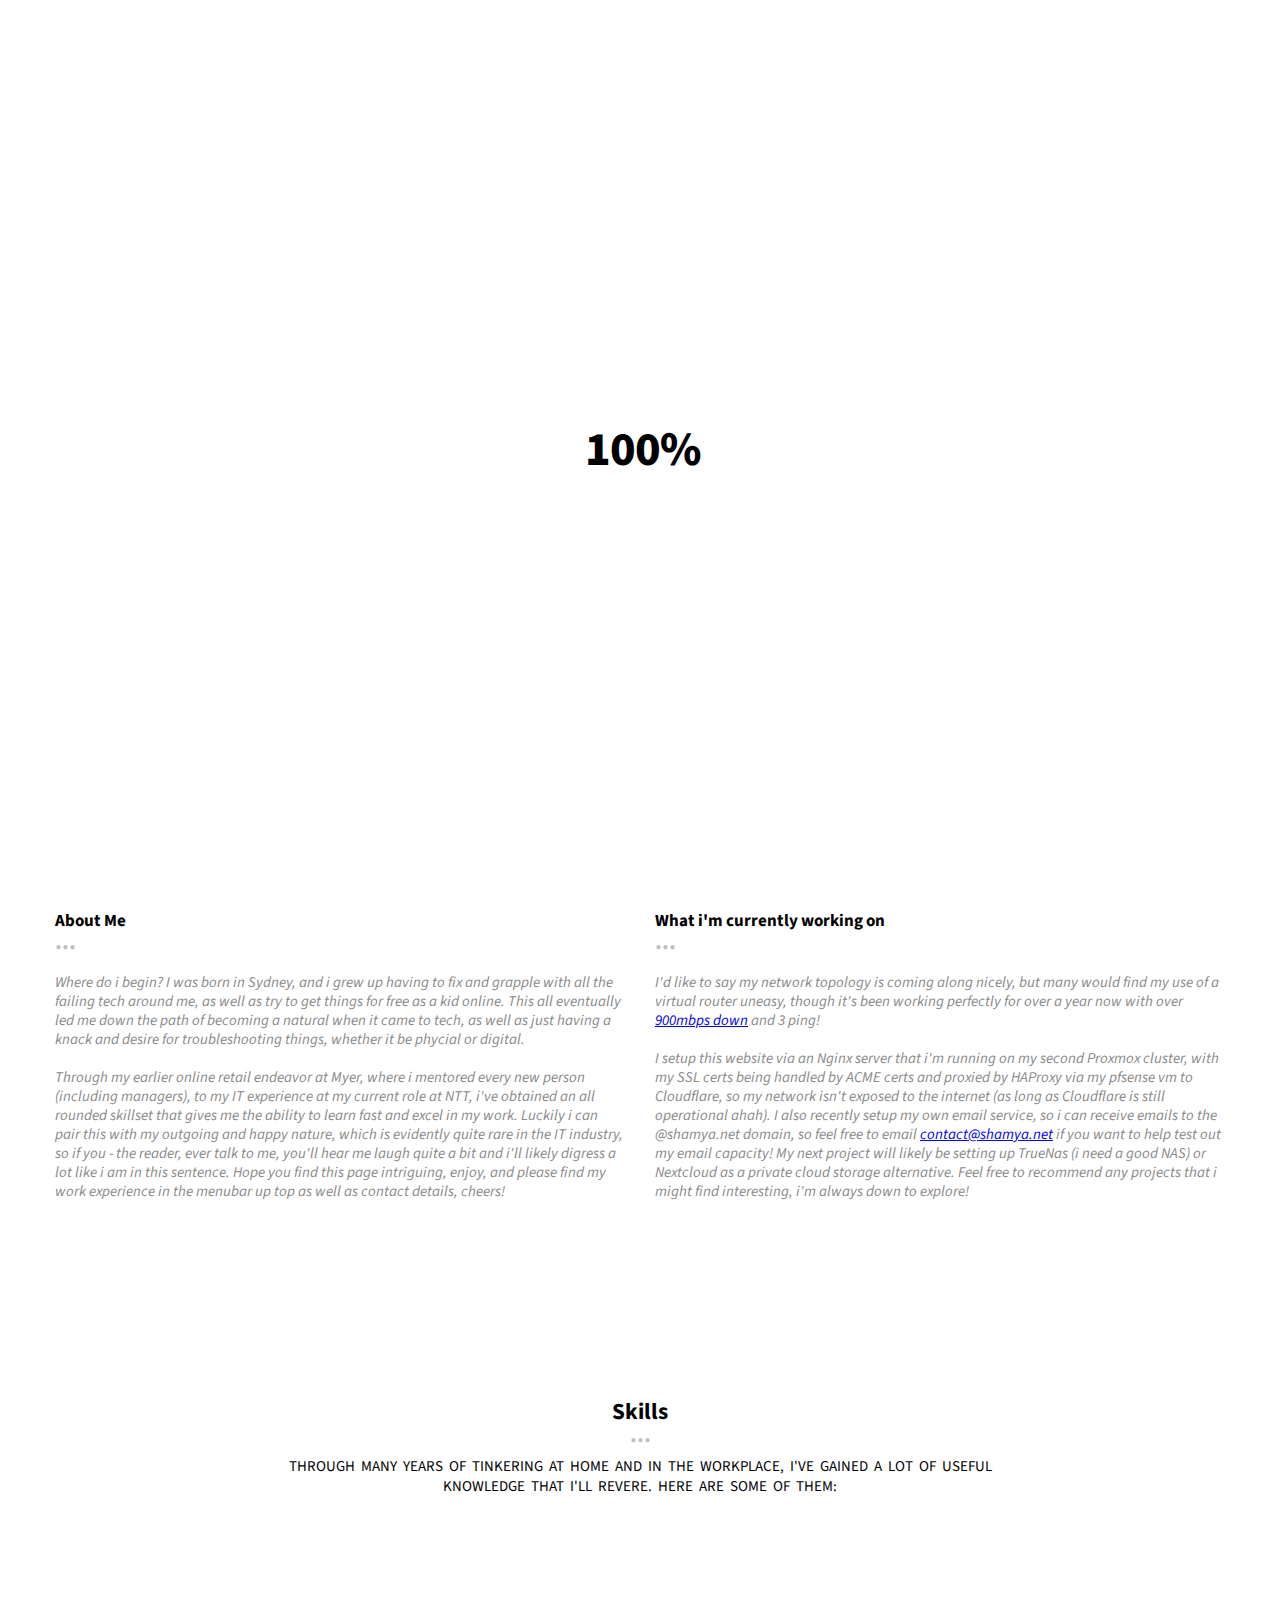
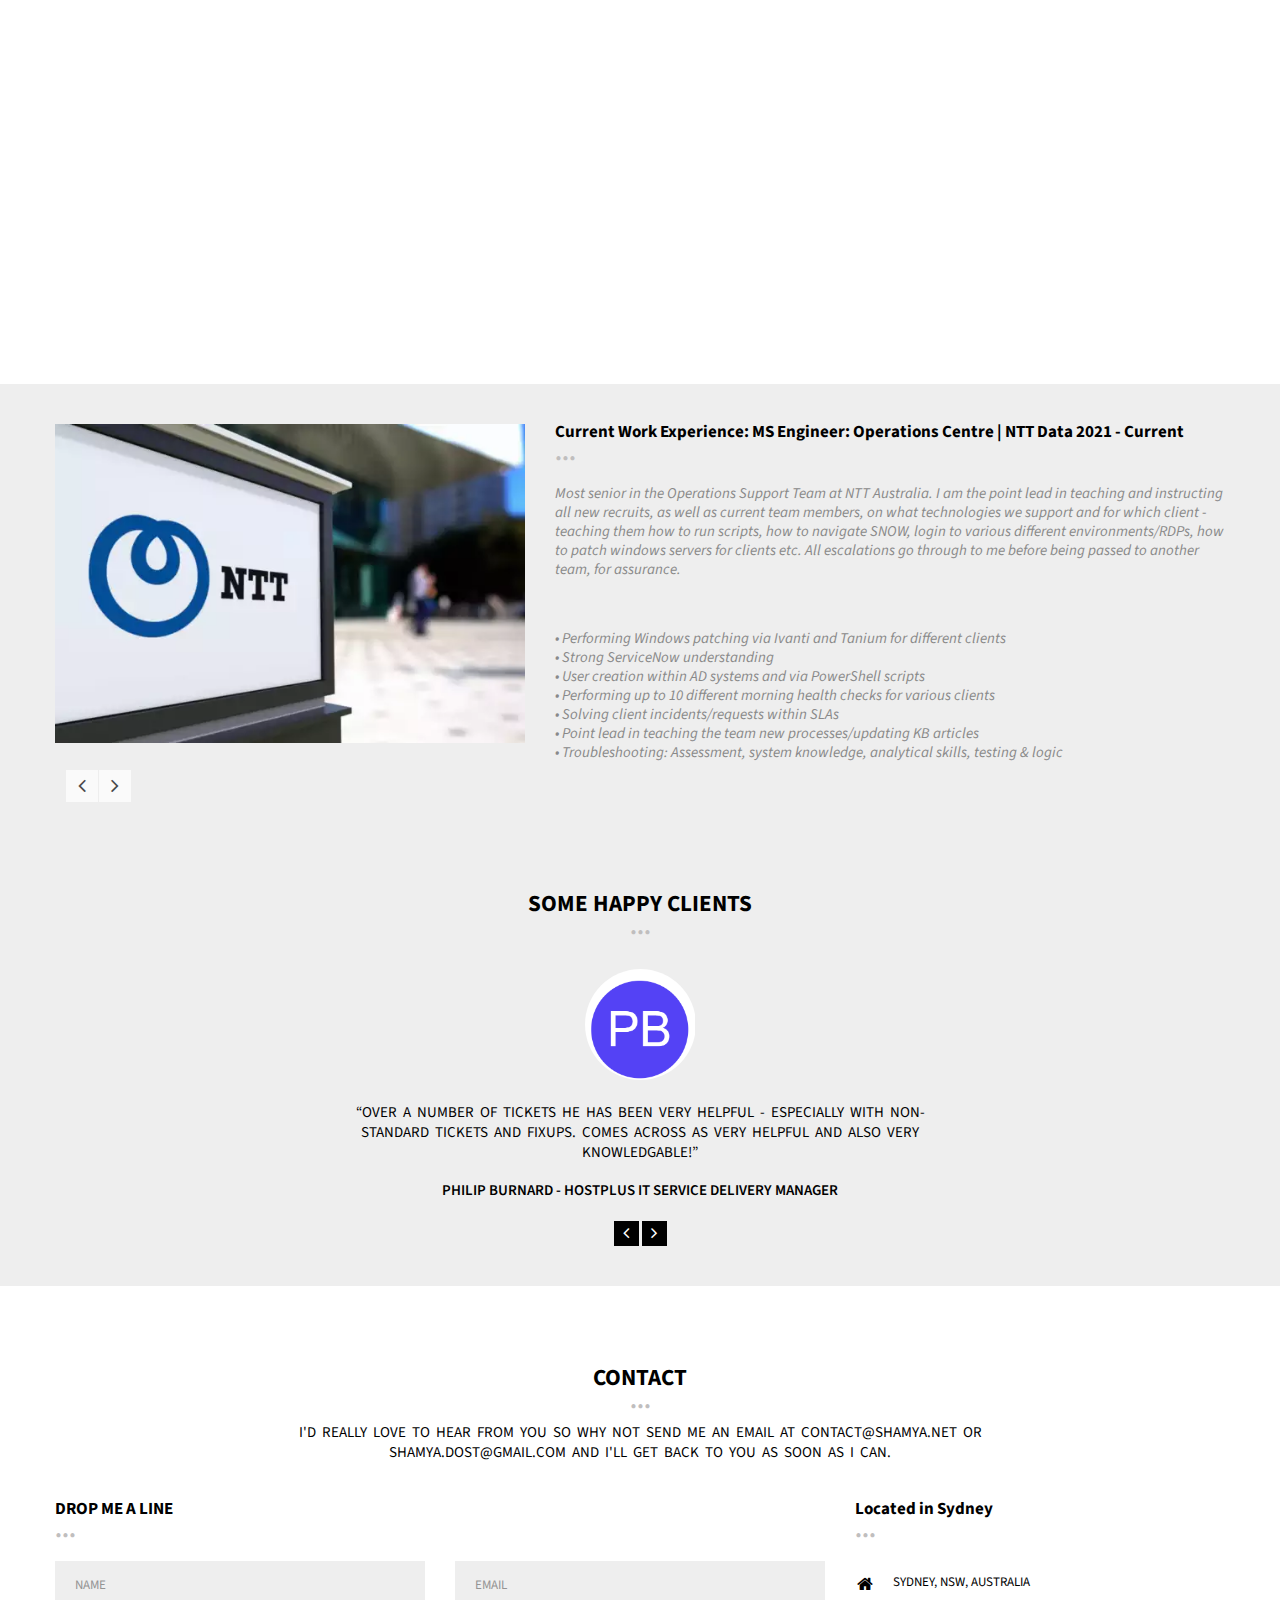
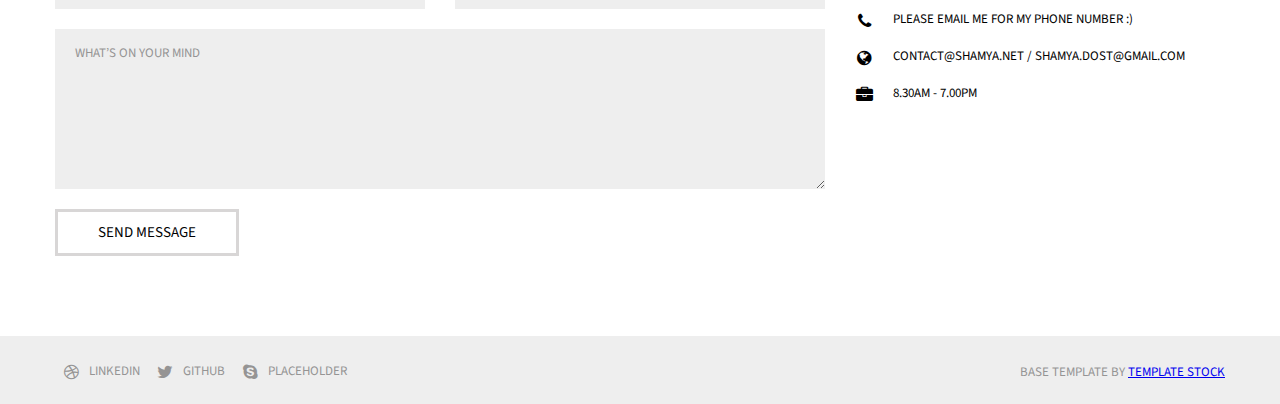
==== commit ed06d4b0: "Added github experience." ====
--- a/HTML Files/soul/index.html
+++ b/HTML Files/soul/index.html
@@ -264,6 +264,7 @@
                         •	Intermediate HTML, CSS, JavaScript, and Java skills</br>
                         •	Using Wireshark for network troubleshooting</br>
                         •	Experience with Kali tools like burp suite, Wifite, hashcat</br>
+                        •	Using Github for version control</br>
                     </p>
                    </article>
                </div>
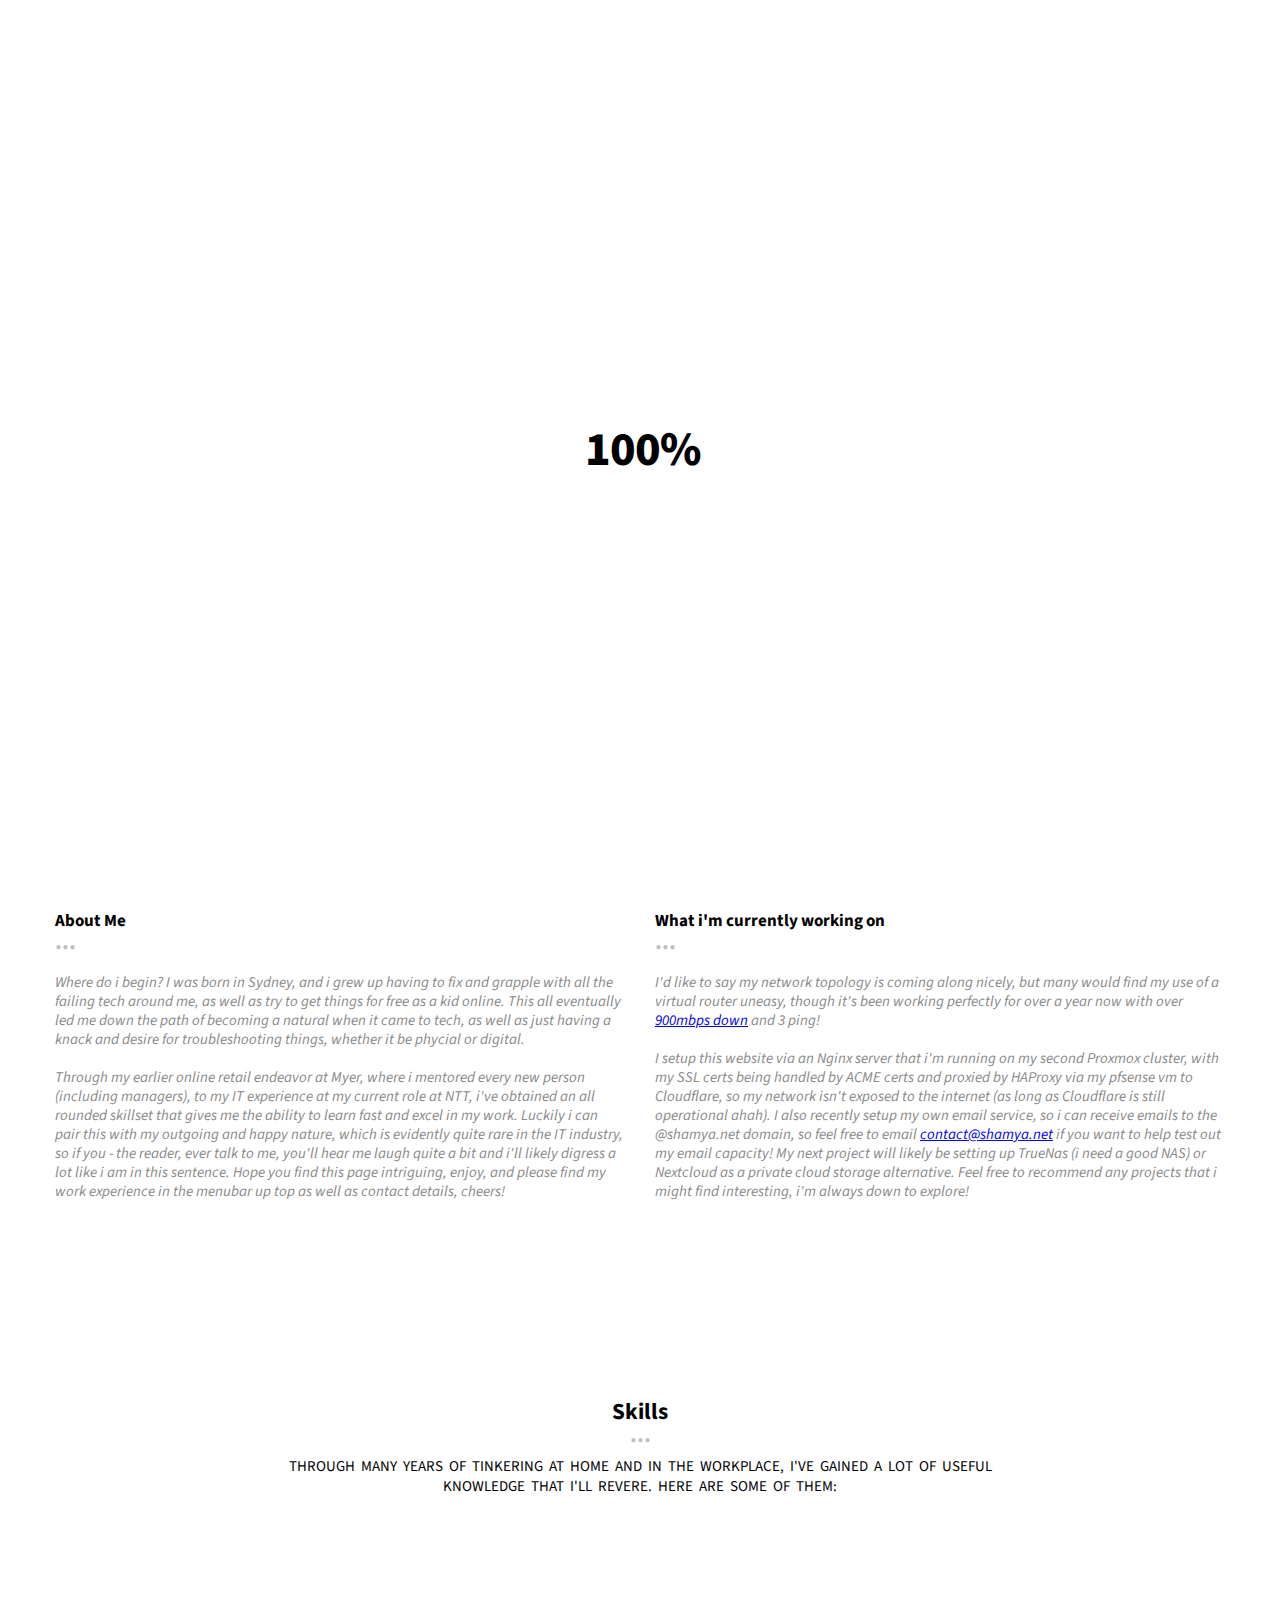
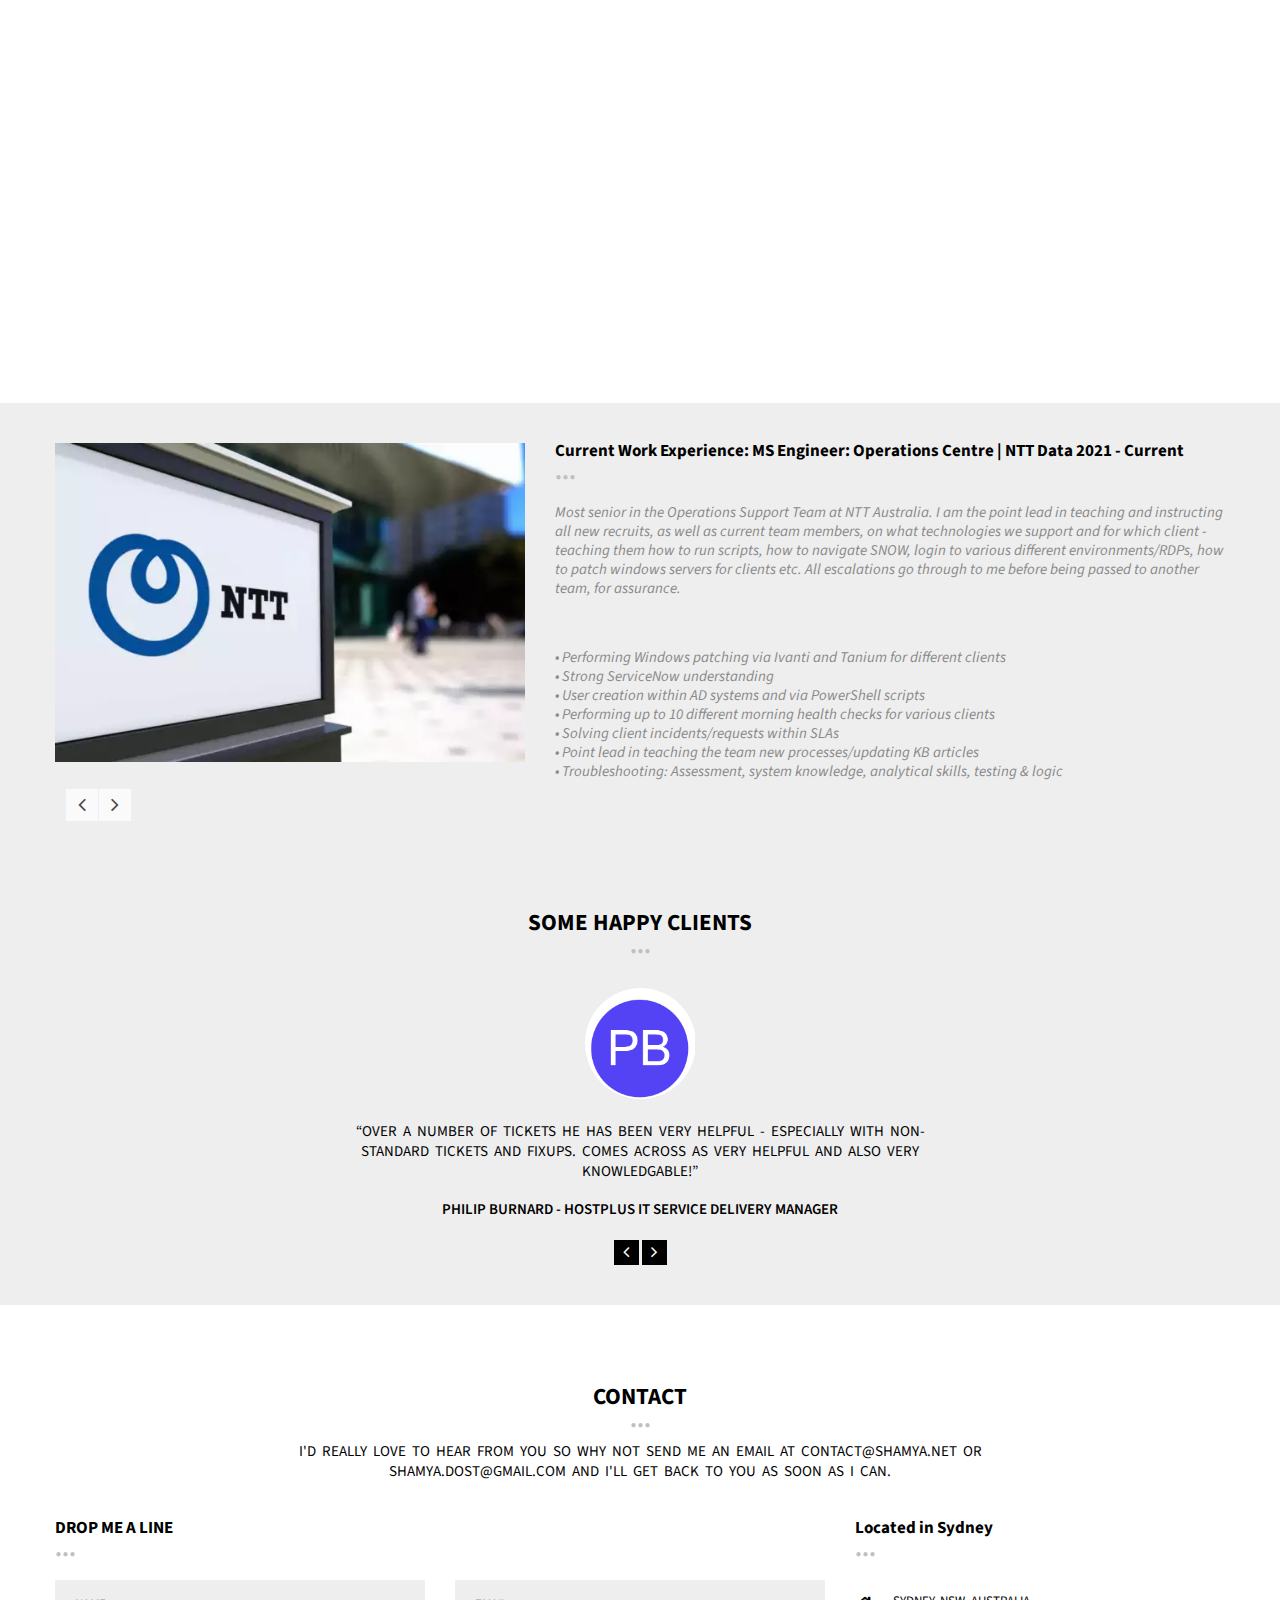
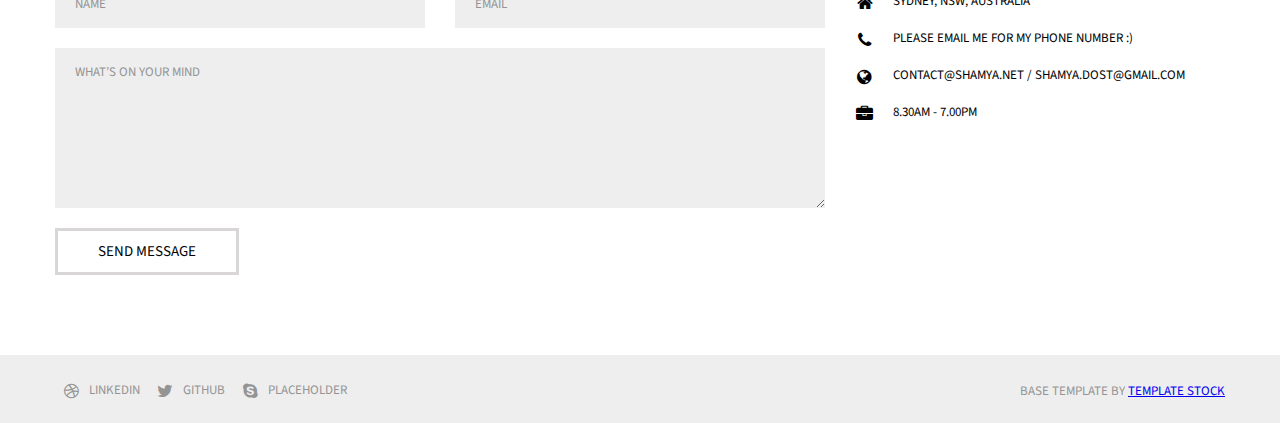
==== commit 852aa76f: "Small changes, next task is to change font and footer icons, capitalisation, input box at the bottom" ====
--- a/HTML Files/soul/index.html
+++ b/HTML Files/soul/index.html
@@ -264,7 +264,7 @@
                         •	Intermediate HTML, CSS, JavaScript, and Java skills</br>
                         •	Using Wireshark for network troubleshooting</br>
                         •	Experience with Kali tools like burp suite, Wifite, hashcat</br>
-                        •	Using Github for version control</br>
+                        •	Using VSC & Github integration for version control</br>
                     </p>
                    </article>
                </div>
@@ -287,6 +287,7 @@
                         •	Solving client incidents/requests within SLAs</br>
                         •	Scheduling changes/patches for clients</br>
                         •	Resolving CVE's by raising changes</br>
+                        •	RWorking with Citrix & Vmware environments</br>
 
                         <!-- I need to make these more concise. Too many lines/too long. 
                         •	Lead communications point of contact for our clients as i know their environments the most out of my team and manager.</br>
@@ -562,7 +563,9 @@
                </div>
                
                <div class="large-6 medium-12 column">
-                   <div class="copyright"> <!-- The base template used was from the below link. I ofcourse edited in and configured the site to how i want it to look like. -->
+                   <div class="copyright"> <!-- The base template used was from the below link. I of course edited in and configured the site to how i want it to look like. 
+                Their own website is missing so many things like a proper Youtube api key, comments, old links, not working links, 
+                it's twitter account is spamming things that look sus etc. Might get rid of this footer since the site it directs to is lacking in updates.-->
                        Base Template by <a href="http://templatestock.co">Template Stock</a>
                    </div>   
                </div>
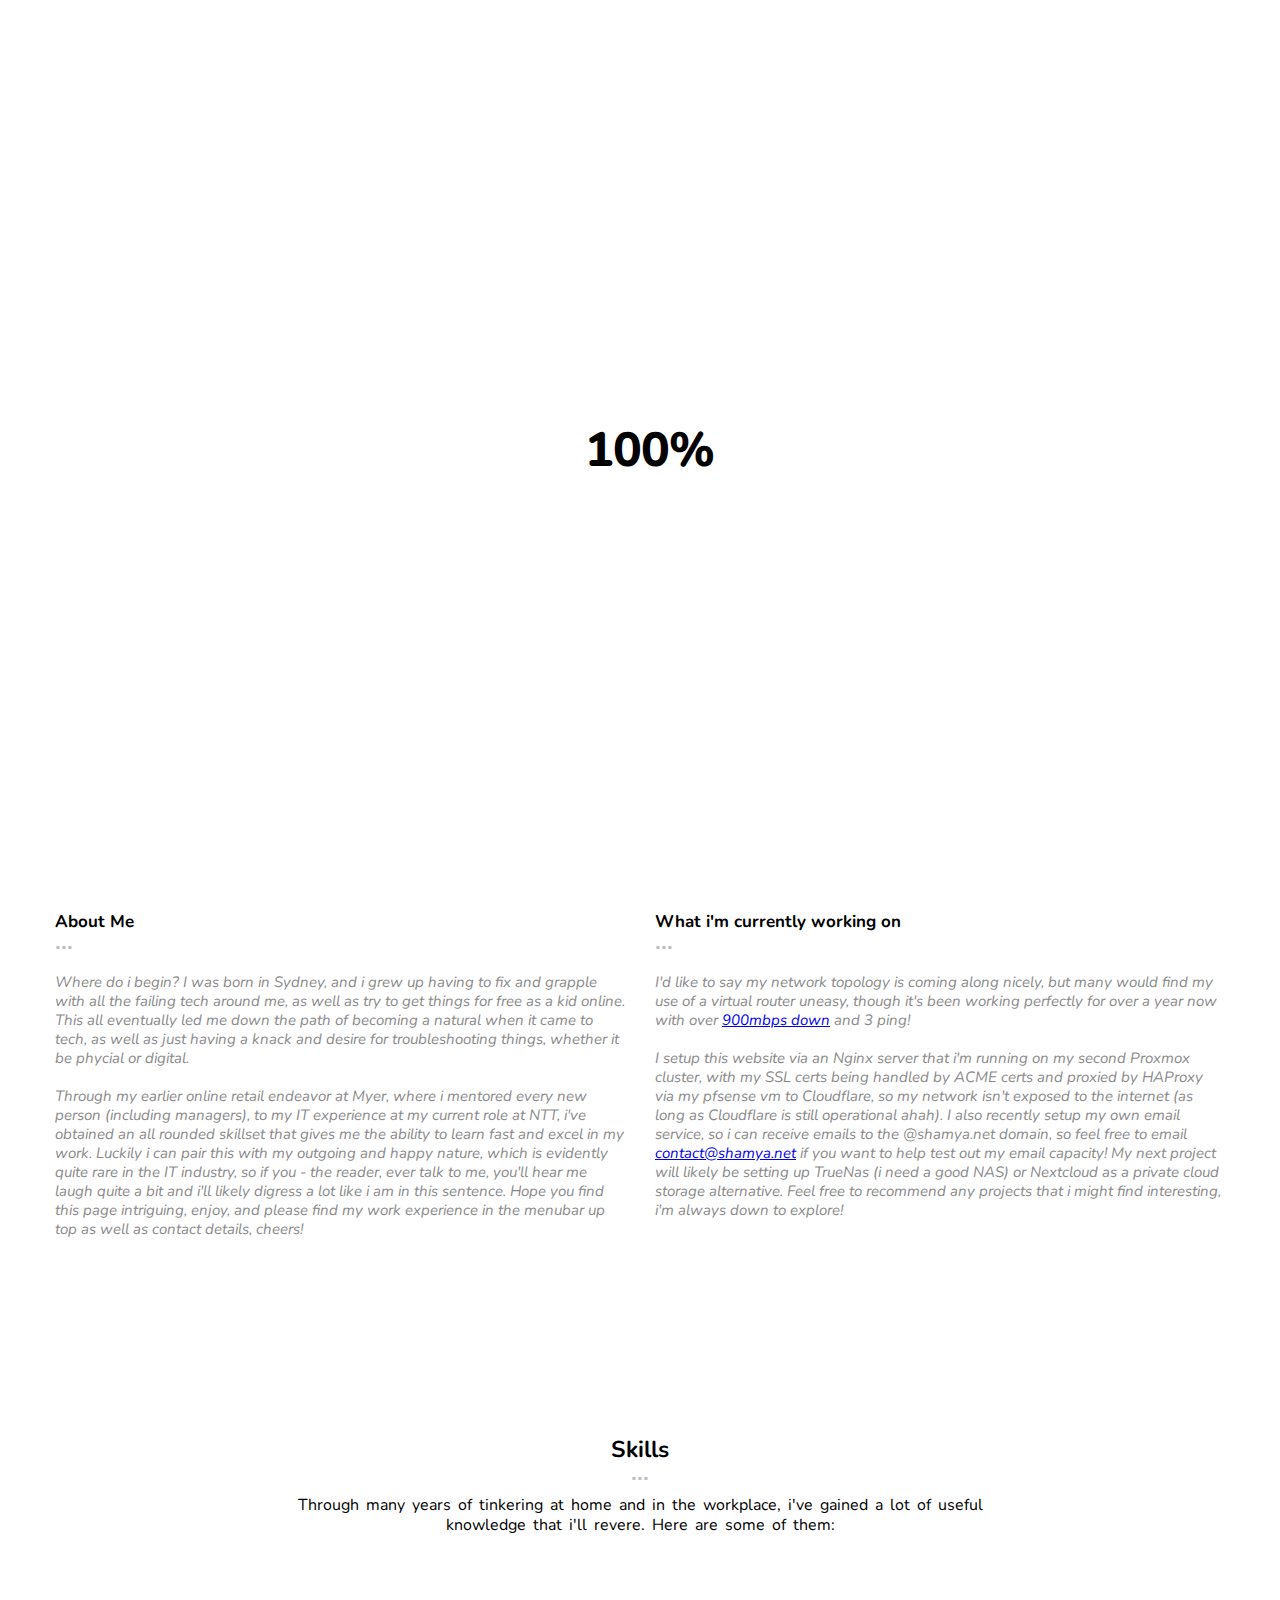
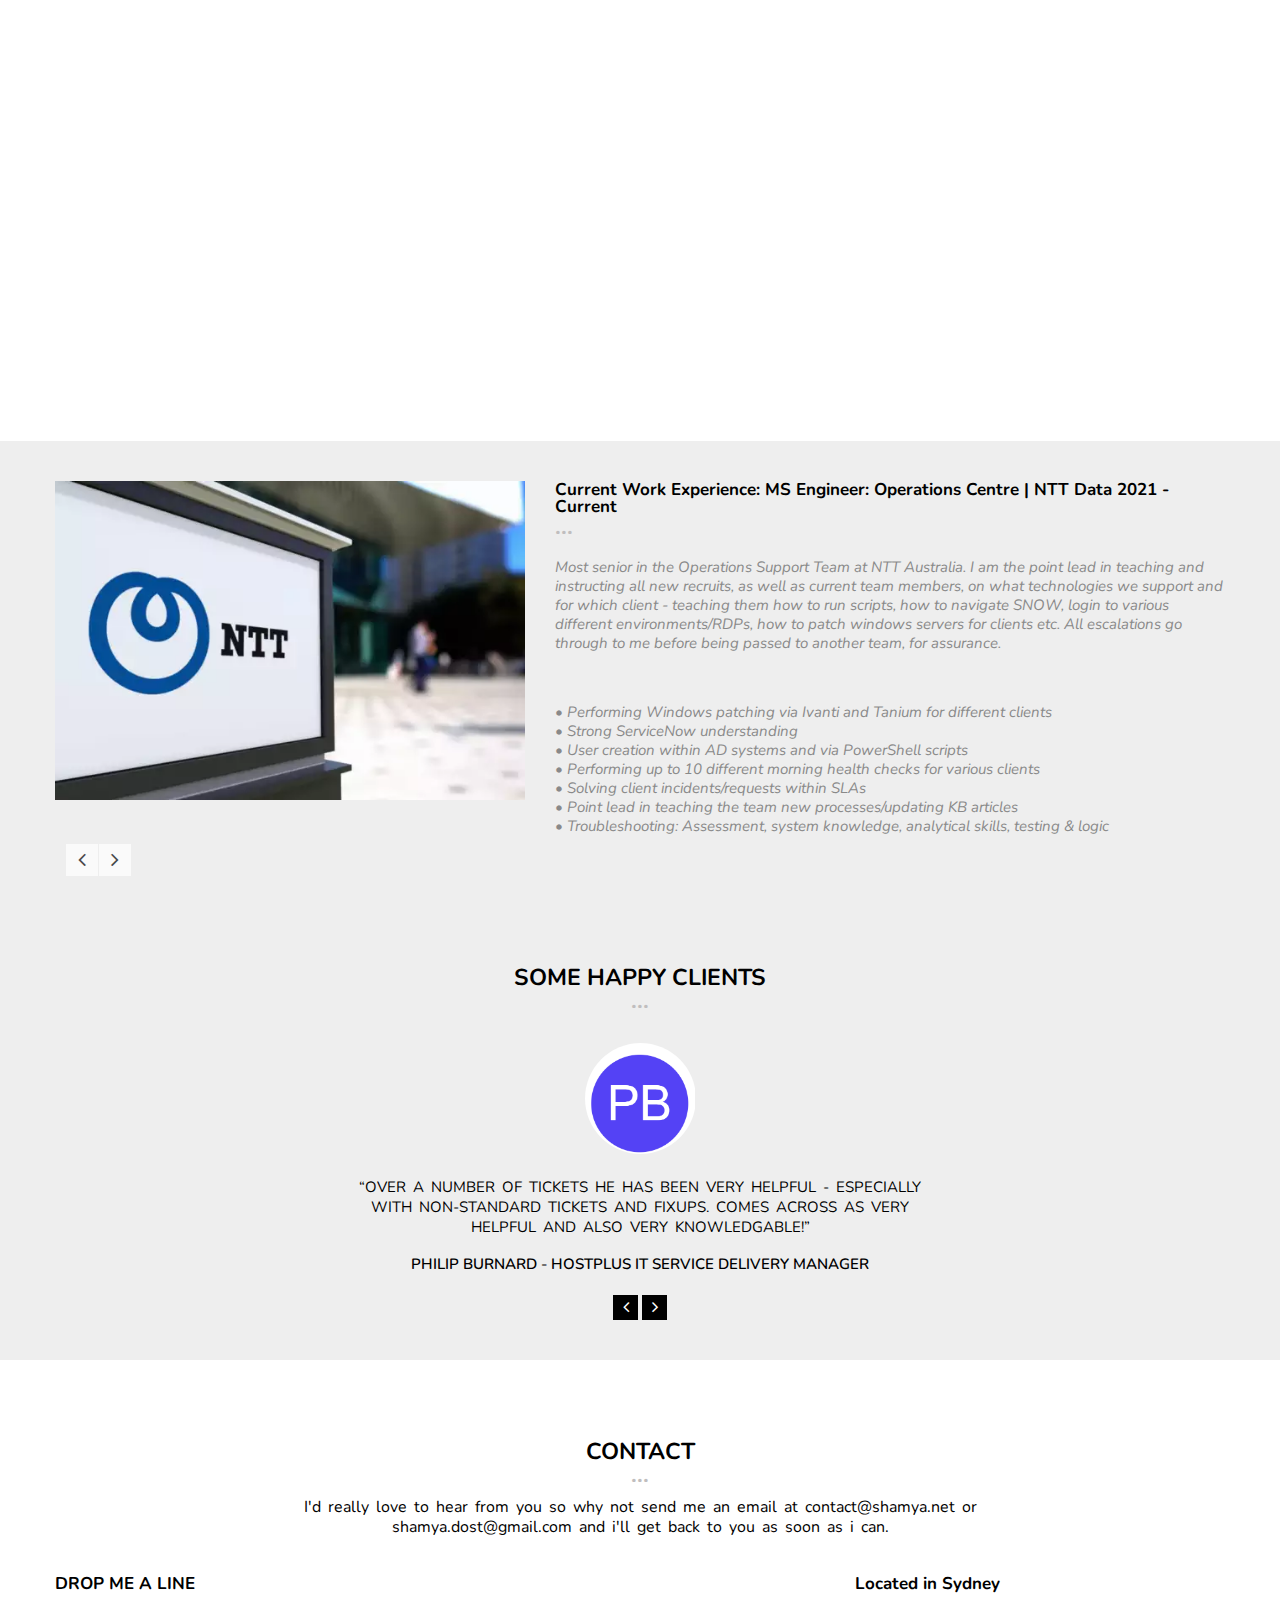
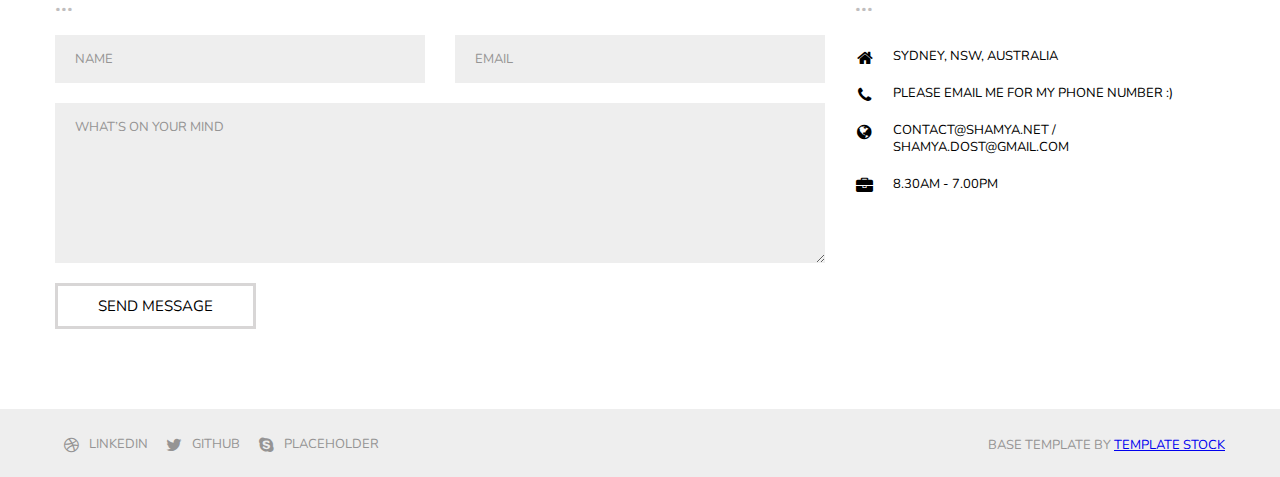
==== commit db7b3c54: "Changed the font family and a couple different variables for capital lettering etc. Typo's etc." ====
--- a/HTML Files/soul/index.html
+++ b/HTML Files/soul/index.html
@@ -18,14 +18,29 @@
         <!-- Normalize-->
         <link href="css/normalize.css" type="text/css" rel="stylesheet" media="screen" />
         
-        <!-- Source Sans Pro Google Web Font -->
-        
-        <link href='http://fonts.googleapis.com/css?family=Source+Sans+Pro:400,600,700,400italic,600italic,700italic&subset=latin,vietnamese,latin-ext' rel='stylesheet' type='text/css'>
-        
+        <!-- Nunito Google Web Font Embed links + preload links -->
+        
+        <link rel="preconnect" href="https://fonts.googleapis.com">
+        <link rel="preconnect" href="https://fonts.gstatic.com" crossorigin>
+        <link href="https://fonts.googleapis.com/css2?family=Nunito:ital,wght@0,200..1000;1,200..1000&display=swap" rel="stylesheet">
+
+
+
+
+
+
+
+       <!-- <link href='http://fonts.googleapis.com/css?family=Source+Sans+Pro:400,600,700,400italic,600italic,700italic&subset=latin,vietnamese,latin-ext' rel='stylesheet' type='text/css'>
+    -->
 
         <!-- adding Nunito Font as it looks nicer: https://fonts.googleapis.com/css2?family=Nunito:ital,wght@0,200..1000;1,200..1000&display=swap" rel="stylesheet-->
         <!--<link href='https://fonts.googleapis.com/css2?family=Nunito:ital,wght@0,200..1000;1,200..1000&display=swap" rel="stylesheet' type='text/css'>
         -->
+
+
+<!-------------------------------------------------------------------------------------------------------------------------->
+
+
         <!-- Font Awesome Web Font Icons-->
         <link href="css/font-awesome.min.css" type="text/css" rel="stylesheet" media="screen" />
         
@@ -287,7 +302,7 @@
                         •	Solving client incidents/requests within SLAs</br>
                         •	Scheduling changes/patches for clients</br>
                         •	Resolving CVE's by raising changes</br>
-                        •	RWorking with Citrix & Vmware environments</br>
+                        •	Working with Citrix & Vmware environments</br>
 
                         <!-- I need to make these more concise. Too many lines/too long. 
                         •	Lead communications point of contact for our clients as i know their environments the most out of my team and manager.</br>
--- a/HTML Files/soul/css/style.css
+++ b/HTML Files/soul/css/style.css
@@ -1,12 +1,18 @@
-/*
-	Soul by TEMPLATE STOCK
-	templatestock.co @templatestock
-	Released for free under the Creative Commons Attribution 3.0 license (templated.co/license)
+
+/*body {
+  font-family: 'Source Sans Pro', sans-serif; /* add nunito as the  family, but didnt work last time, will try again later
+  color: black;
+}
+/* Let's try the google css class var here after
+Worked below, just removed the weight and left the rest, but changed the uniquifier to just body as it was previously.
+ 
 */
 
 body {
-  font-family: 'Source Sans Pro', sans-serif; /*<!-- add nunito as the  family, but didnt work last time, will try again later --> */
-  color: black;
+  font-family: "Nunito", sans-serif;
+  font-optical-sizing: auto;
+  
+  font-style: normal;
 }
 
 p {
@@ -38,10 +44,10 @@
   padding: 0 0 11px 0;
 }
 .title p {
-  text-transform: uppercase;
+ /* text-transform: uppercase; */
   color: black;
   line-height: 20px;
-  font-size: 0.938em;
+  font-size: 0.999em;
   word-spacing: 3px;
   margin: 0;
   font-style: normal;
@@ -918,3 +924,9 @@
     max-height: 100% !important;
   }
 }
+/*
+	Soul by TEMPLATE STOCK
+	templatestock.co @templatestock
+	Released for free under the Creative Commons Attribution 3.0 license (templated.co/license)
+*/
+
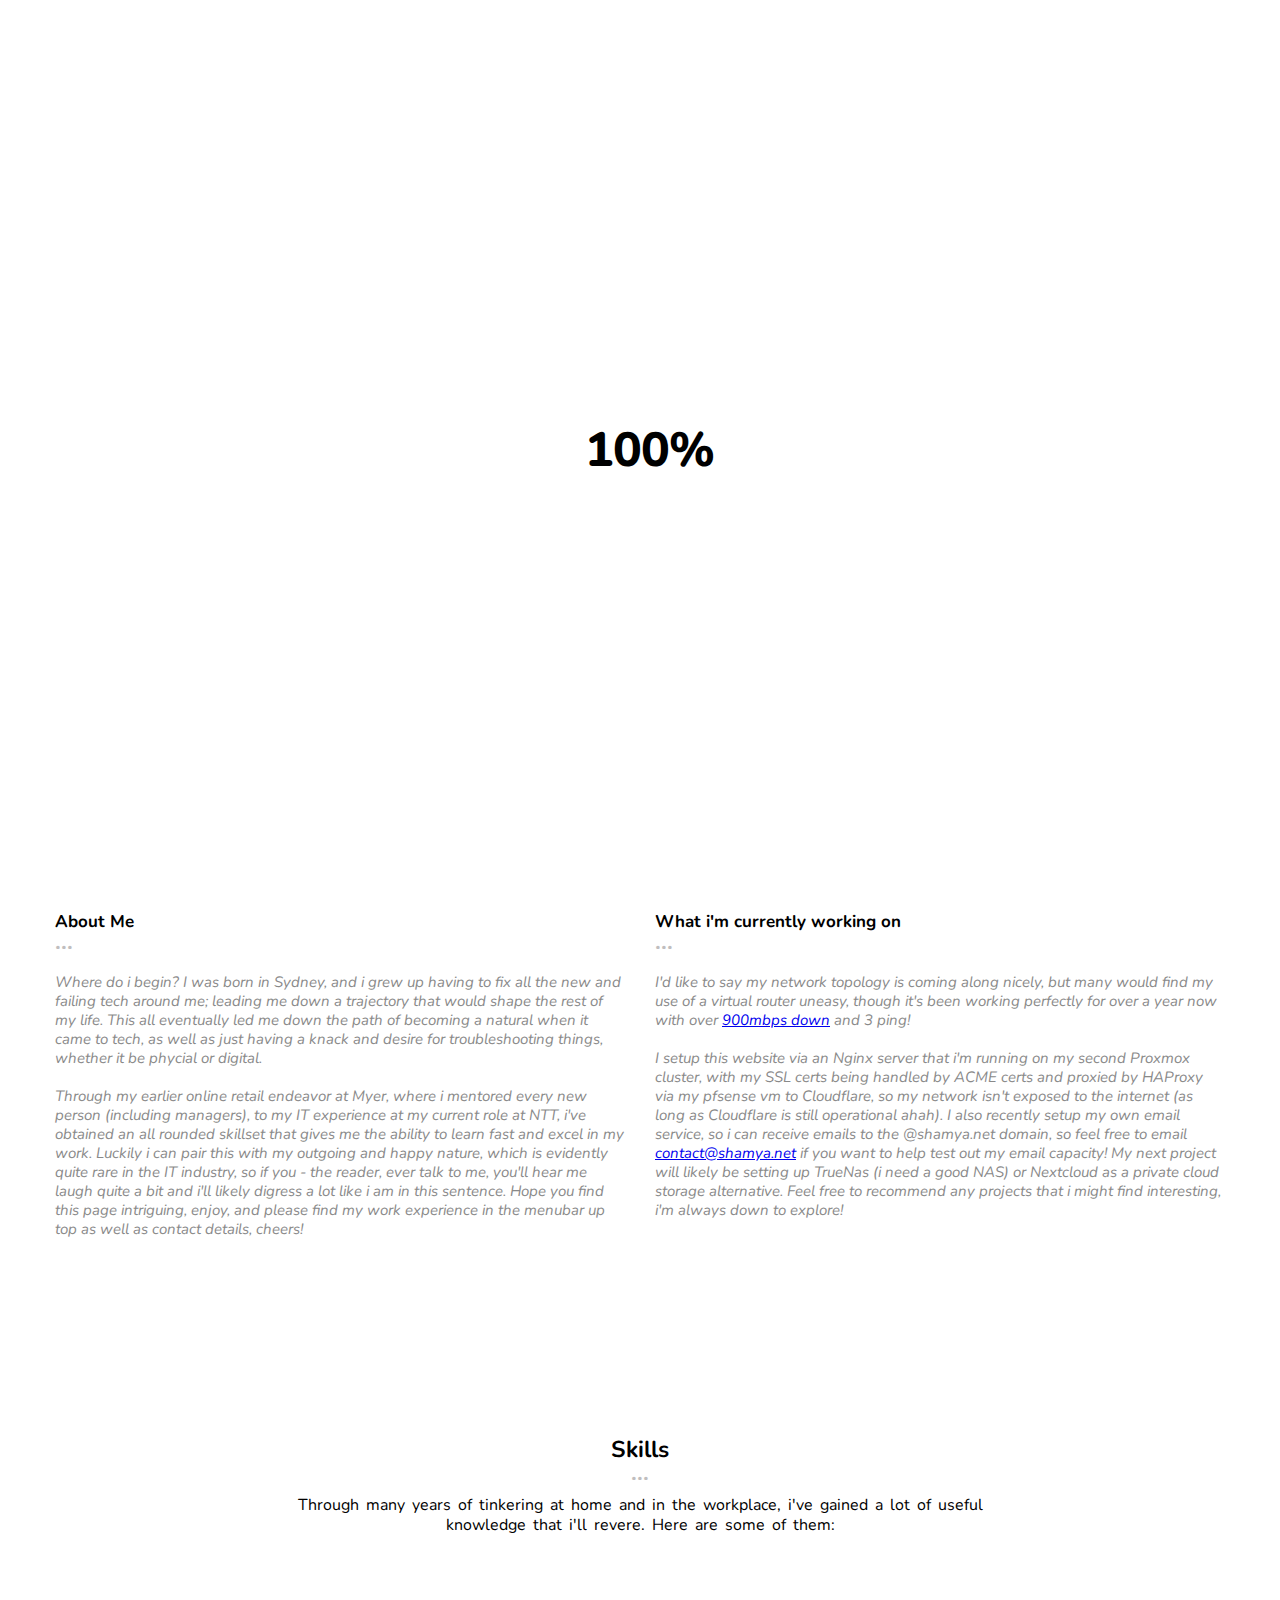
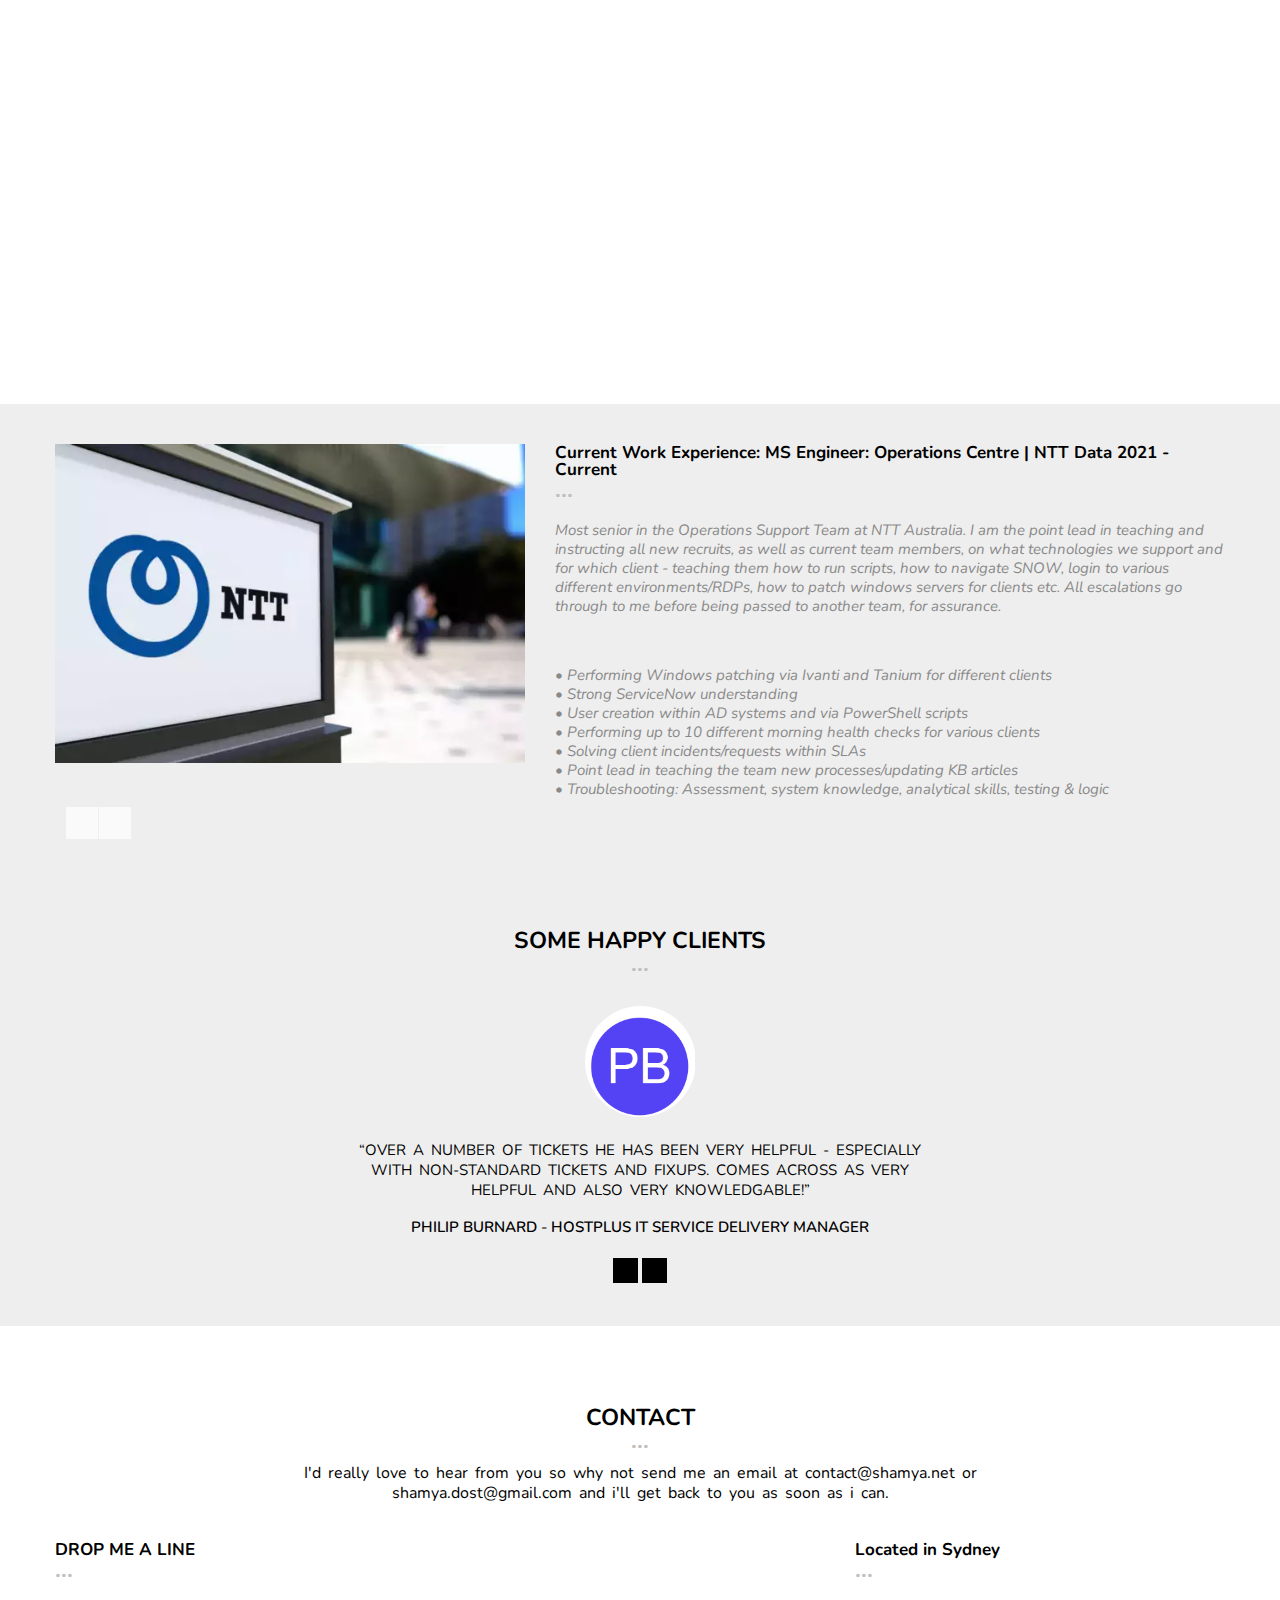
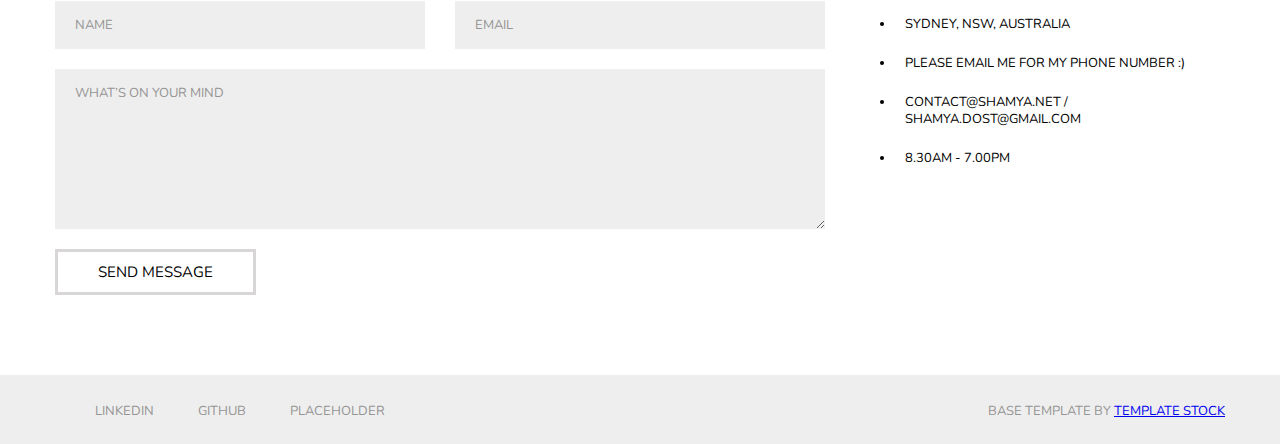
==== commit 85427f13: "Deleted a bunch of old and new 'font is awesome' font families and consolidated it into just  the  e" ====
--- a/HTML Files/soul/index.html
+++ b/HTML Files/soul/index.html
@@ -42,8 +42,10 @@
 
 
         <!-- Font Awesome Web Font Icons-->
-        <link href="css/font-awesome.min.css" type="text/css" rel="stylesheet" media="screen" />
-        
+        <!-- updating the font css to this perhaps <script src="https://kit.fontawesome.com/1be0fdbea8.js" crossorigin="anonymous"></script>-->
+        <script src="https://kit.fontawesome.com/1be0fdbea8.js" crossorigin="anonymous"></script>
+        <!--<link href="css/fontawesome.min.css" type="text/css" rel="stylesheet" media="screen" />
+    -->
         <!-- General Stylesheet-->
         <link href="css/style.css" type="text/css" rel="stylesheet" media="screen" />
         
@@ -155,8 +157,7 @@
                        </div>
                        <!--<section id="about2"></section>-->
                        <!-- Add that i'm Aus born-->
-                       <p> Where do i begin? I was born in Sydney, and i grew up having to fix and 
-                        grapple with all the failing tech around me, as well as try to get things for free as a kid online.
+                       <p> Where do i begin? I was born in Sydney, and i grew up having to fix all the new and failing tech around me; leading me down a trajectory <!-- maybe hole?--> that would shape the rest of my life.
                         This all eventually led me down the path of becoming a natural when it came to tech, as well as just having a knack and desire for 
                         troubleshooting things, whether it be phycial or digital. 
                         </br>
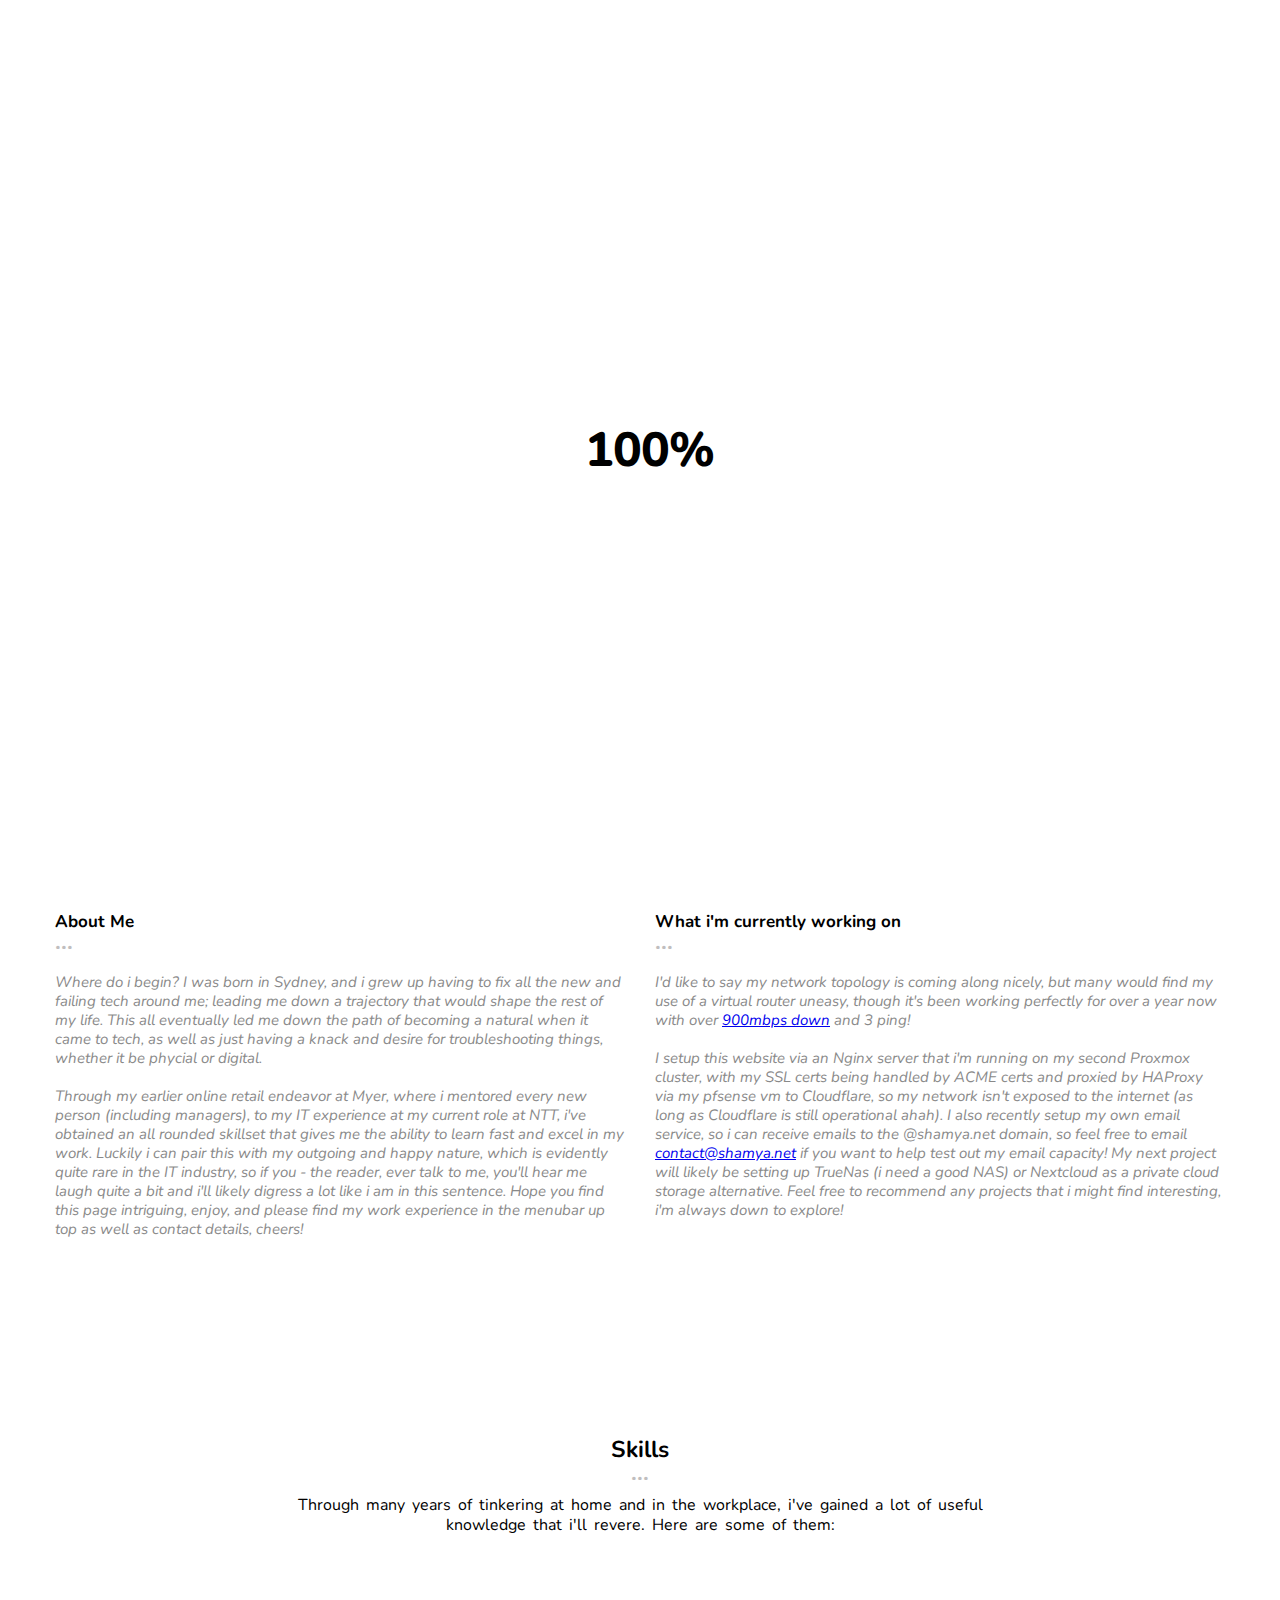
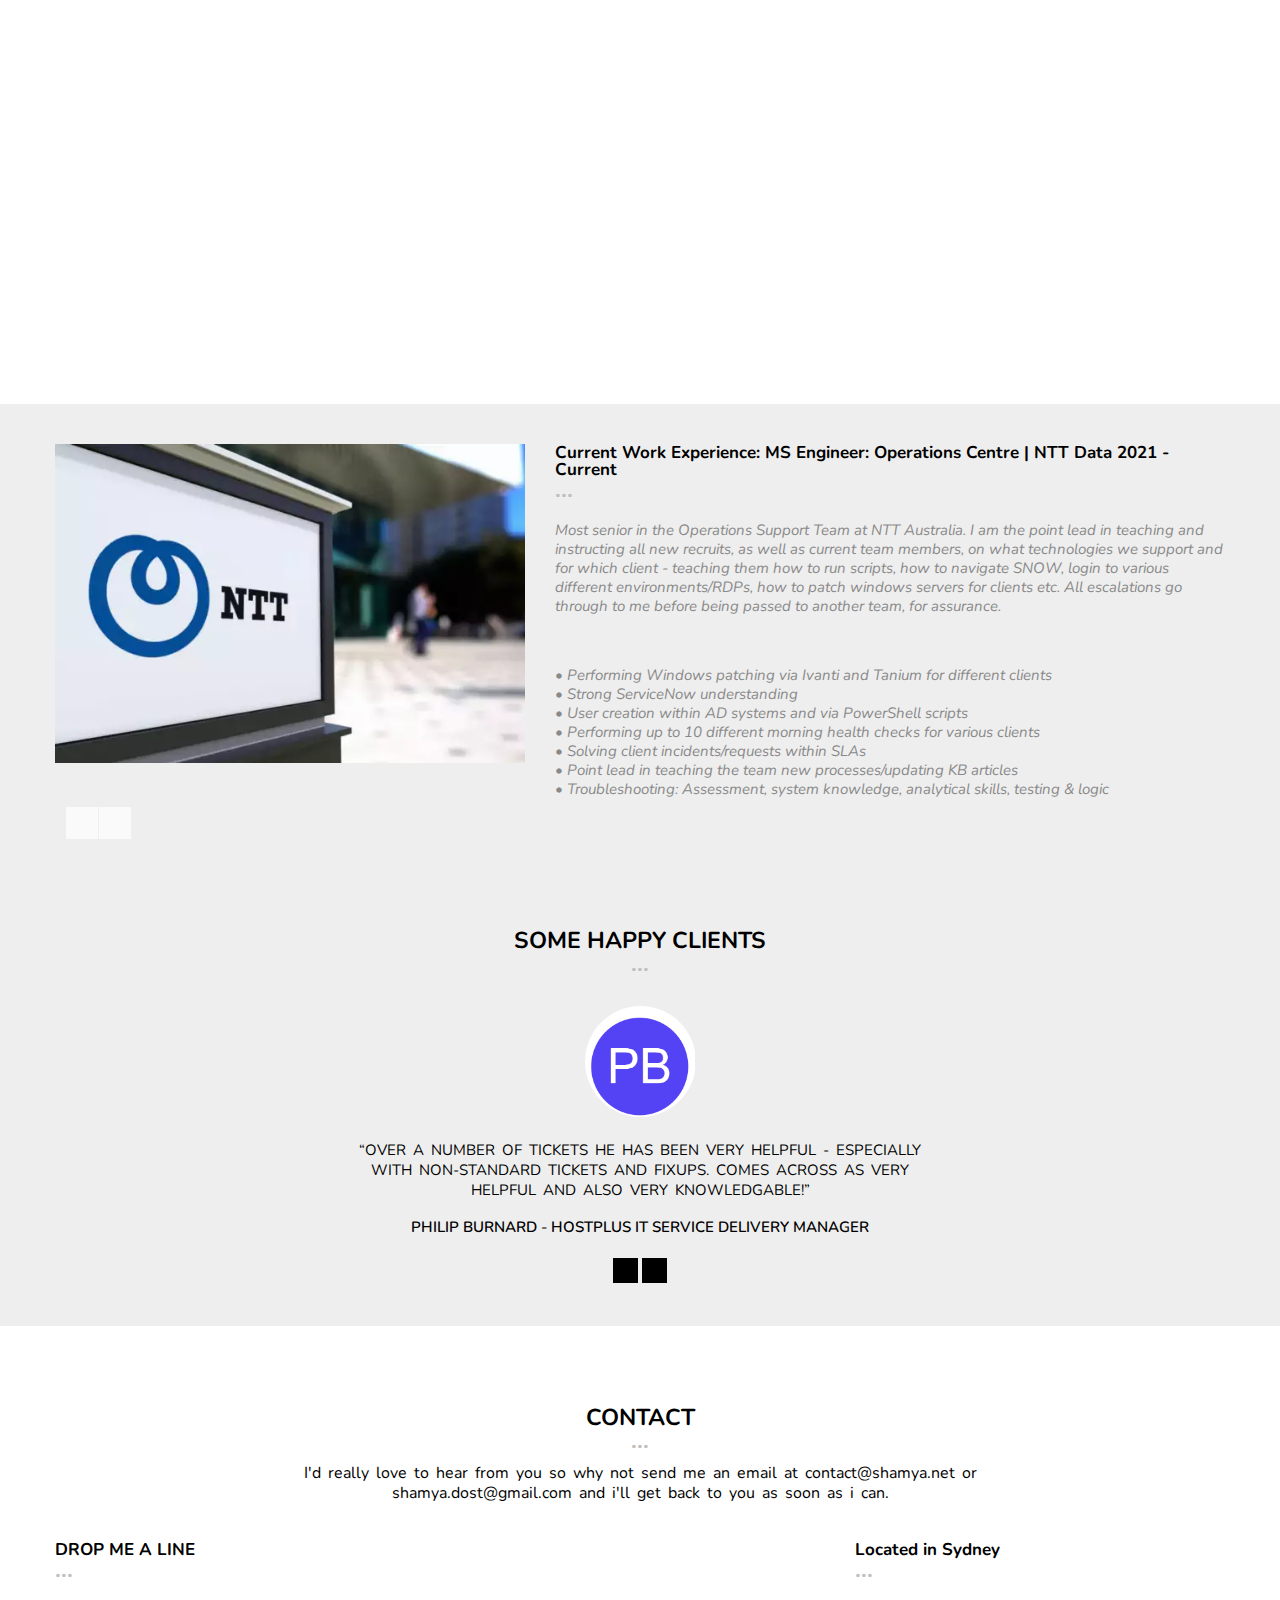
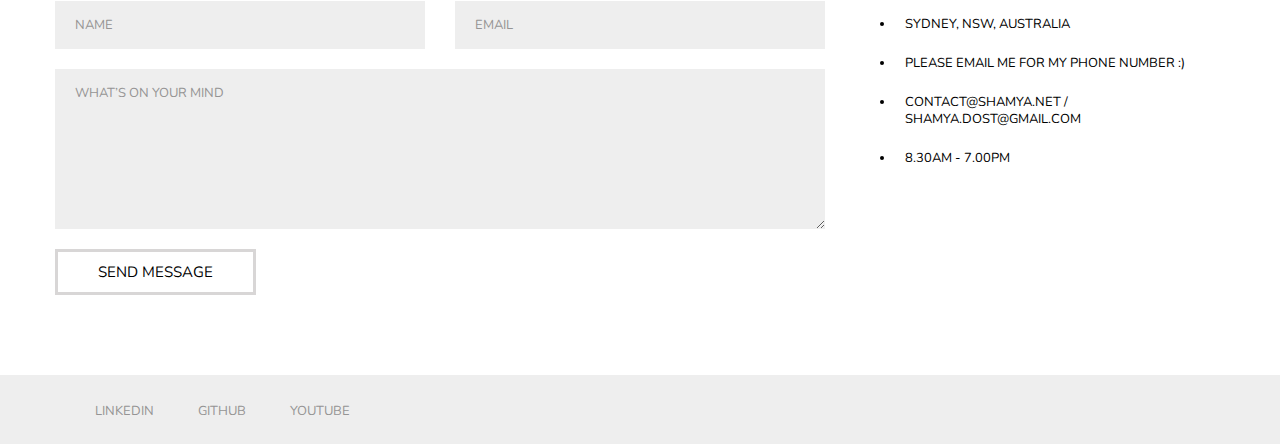
==== commit 25e34a26: "Changed the icons to the new versions pls to their respective icon, i.e. Github having the square gi" ====
--- a/HTML Files/soul/index.html
+++ b/HTML Files/soul/index.html
@@ -541,20 +541,20 @@
                  
                  <ul class="fa-ul">
                     <li>
-                        <i class="fa-li fa fa-home"></i>
+                        <i class="fa-li fa fa-map-location-dot"></i>
                         Sydney, NSW, Australia
                     </li>
                     <li>
                         <i class="fa-li fa fa-phone"></i>
-                        Please email me for my phone number :)
+                        Please email me for my phone number :) <!-- I'll have to source a seperate non-personal phone number that i can place here in the future.-->
                     </li>
                     <li>
-                        <i class="fa-li fa fa-globe"></i>
+                        <i class="fa-li fa fa-envelope"></i> <!-- fa-regular instead of default looks so much nicer, but i'd need the pro version for $99 bucks to make the rest of the icons light to match this one. Rip. (Light works for envelope not the phone, house, etc)-->
                         <a href="mailto:contact@shamya.net">contact@shamya.net</a>
                         <a href="mailto:shamya.dost@gmail.com"> / shamya.dost@gmail.com</a>
                     </li>
                     <li>
-                        <i class="fa-li fa fa-briefcase"></i>
+                        <i class="fa-li fa fa-business-time"></i>
                         8.30am - 7.00pm
                     </li>
                   </ul>
@@ -572,18 +572,12 @@
            <div class="row">
                <div class="large-6 medium-12 column">
                    <ul class="social fa-ul"> 
-                        <li><a href="https://www.linkedin.com/in/shamya-dost"><i class="fa fa-li fa-dribbble"> </i> <span>LinkedIn<span></a></li>
-                        <li><a href="https://github.com/Shammy-D"><i class="fa fa-li fa-twitter"> </i> <span>Github<span></a></li>
-                        <li><a href="#"><i class="fa fa-li fa-skype"> </i> <span>Placeholder<span></a></li>                
+                        <li><a href="https://www.linkedin.com/in/shamya-dost"><i class="fa-brands fa-li fa-linkedin"> </i> <span>LinkedIn<span></a></li>
+                        <li><a href="https://github.com/Shammy-D"><i class="fa-brands fa-li fa-square-github"> </i> <span>Github<span></a></li>
+                        <li><a href="https://youtu.be/DLzxrzFCyOs"><i class="fa-brands fa-li fa-square-youtube"> </i> <span>YouTube<span></a></li>                
                    </ul>
                </div>
-               
-               <div class="large-6 medium-12 column">
-                   <div class="copyright"> <!-- The base template used was from the below link. I of course edited in and configured the site to how i want it to look like. 
-                Their own website is missing so many things like a proper Youtube api key, comments, old links, not working links, 
-                it's twitter account is spamming things that look sus etc. Might get rid of this footer since the site it directs to is lacking in updates.-->
-                       Base Template by <a href="http://templatestock.co">Template Stock</a>
-                   </div>   
+               <!-- Ship of Theseus moment--> 
                </div>
            </div>
        </footer>
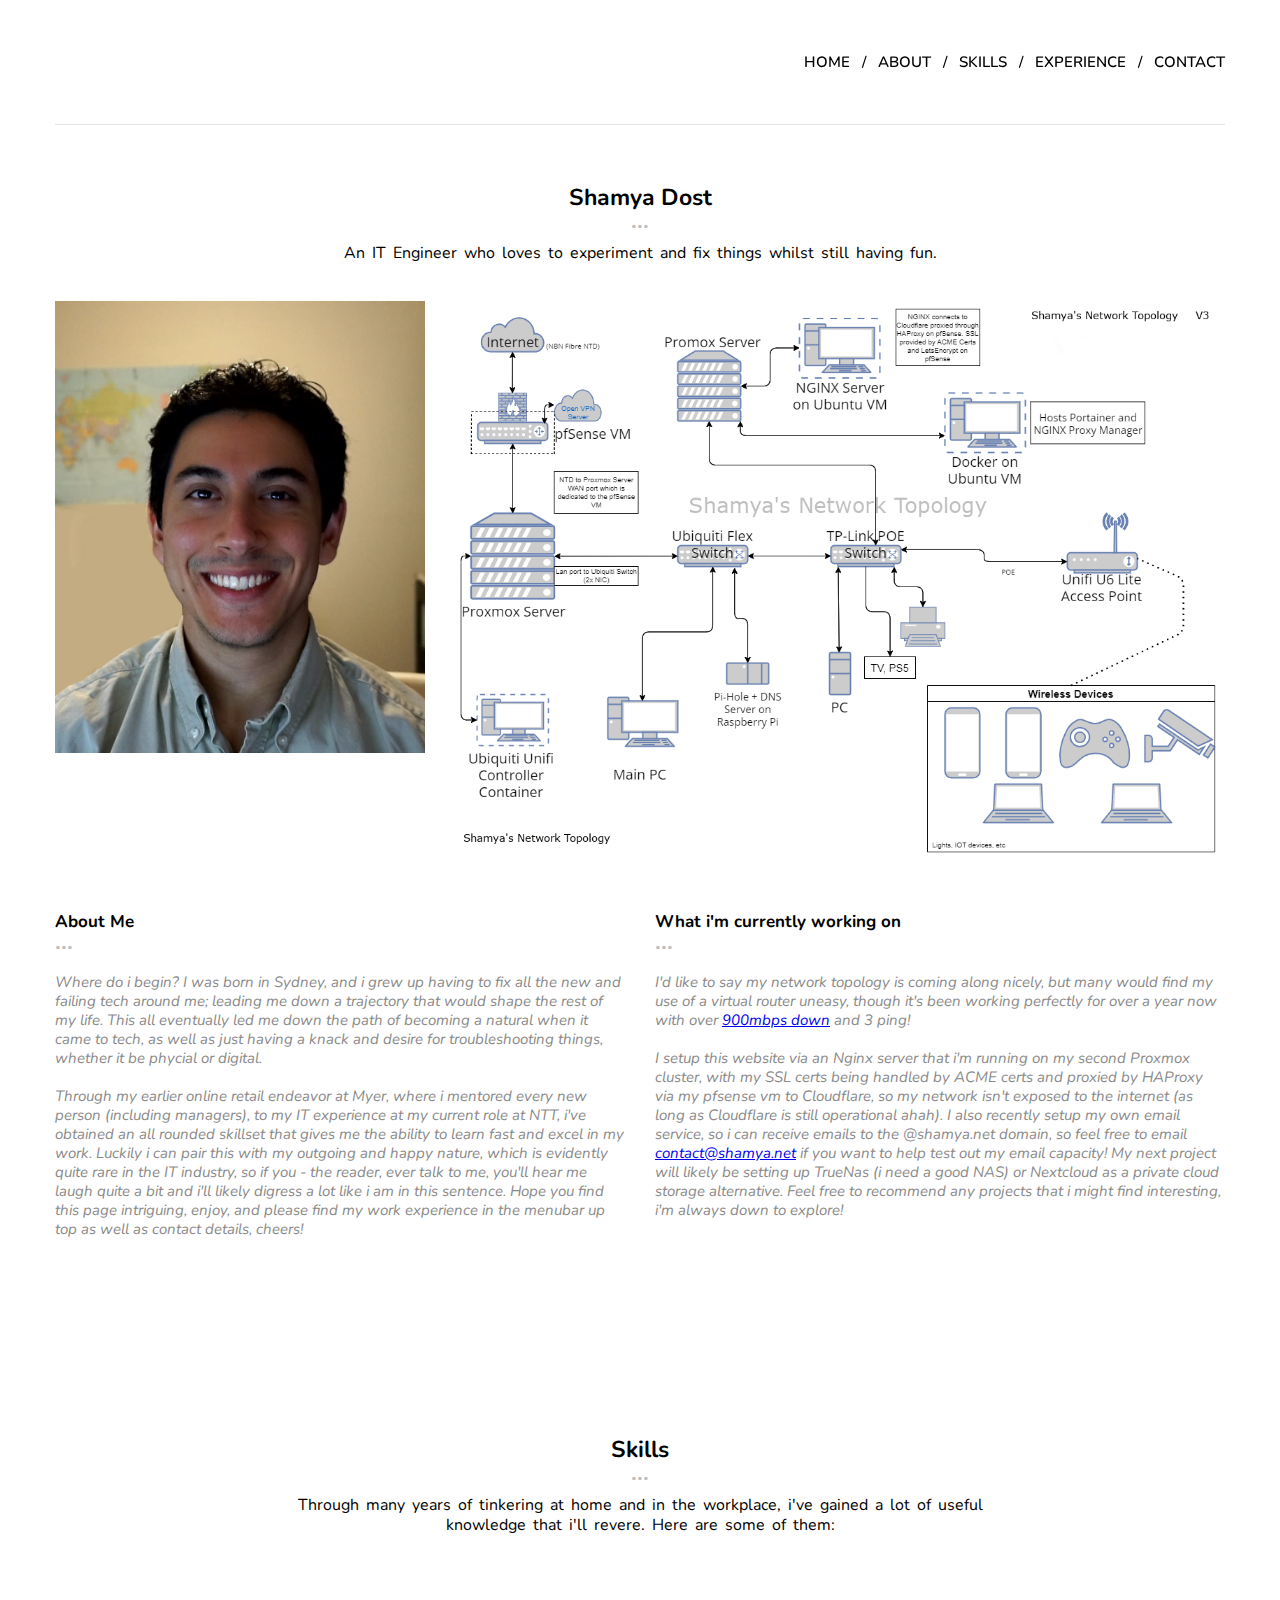
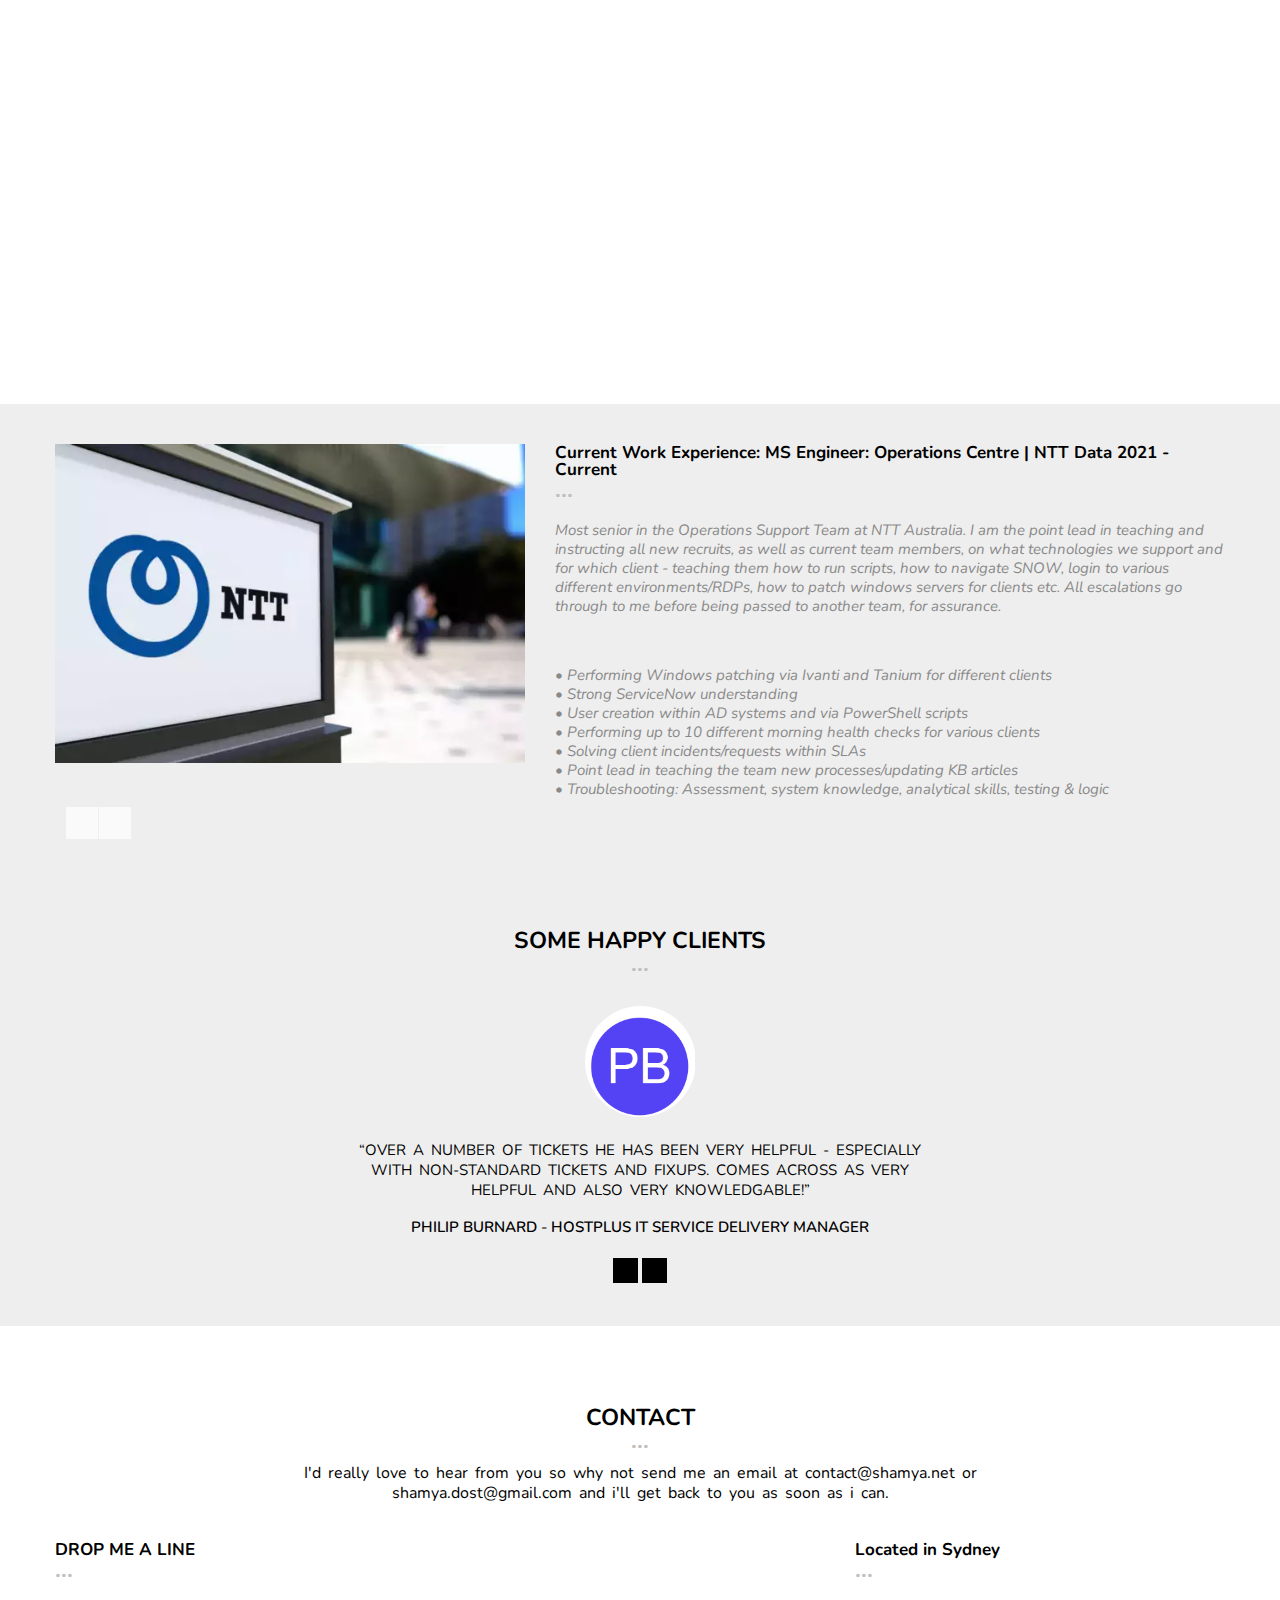
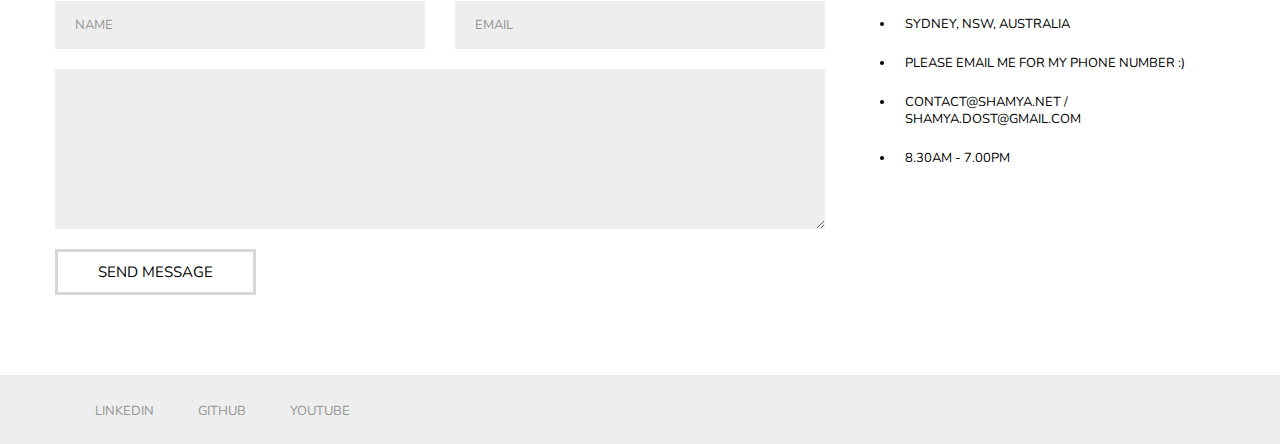
==== commit 0a4b9e66: "Added a test py script for use later." ====
--- a/HTML Files/soul/index.html
+++ b/HTML Files/soul/index.html
@@ -521,8 +521,9 @@
                                 <input type="text" name="name" title="Email" class="defaultText" /> 
                            </div>
                            
-                           <div class="large-12 column">
-                               <textarea id="comments">WHAT’S ON YOUR MIND</textarea>
+                           <div class="large-12 column"> <!-- he box once complete will have: WHAT'S ON YOUR MIND-->
+                            <!-- I'll add the python script later as it'll take time to fine tune it and get it working properly. Plus i can get everything troubleshooted and working, then snapshot/backup the nginxpure vm so that if i screw with python sccript too much it doesn't fuck up anything else by accident, you know, weird settings forwards etc etc. SD-->
+                               <textarea id="comments"></textarea>
                            </div>
                            
                            <div class="large-12 column">
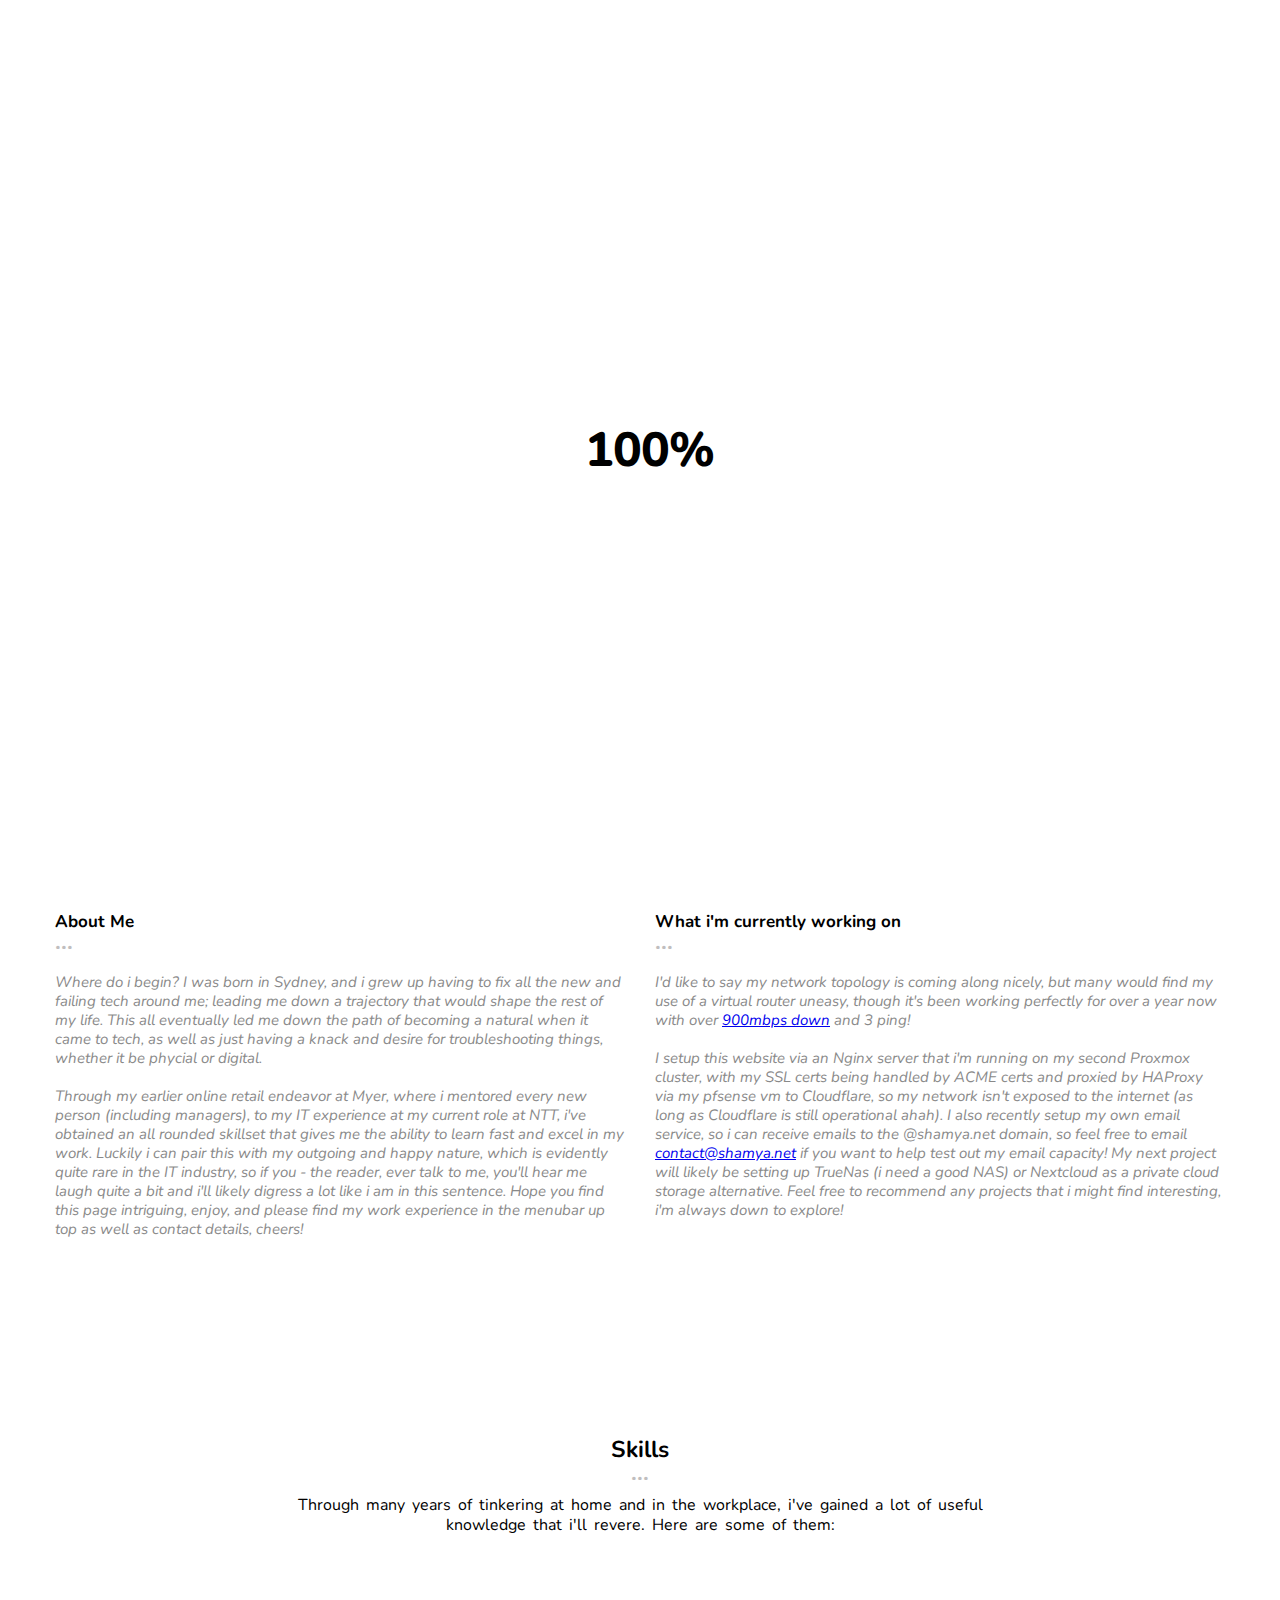
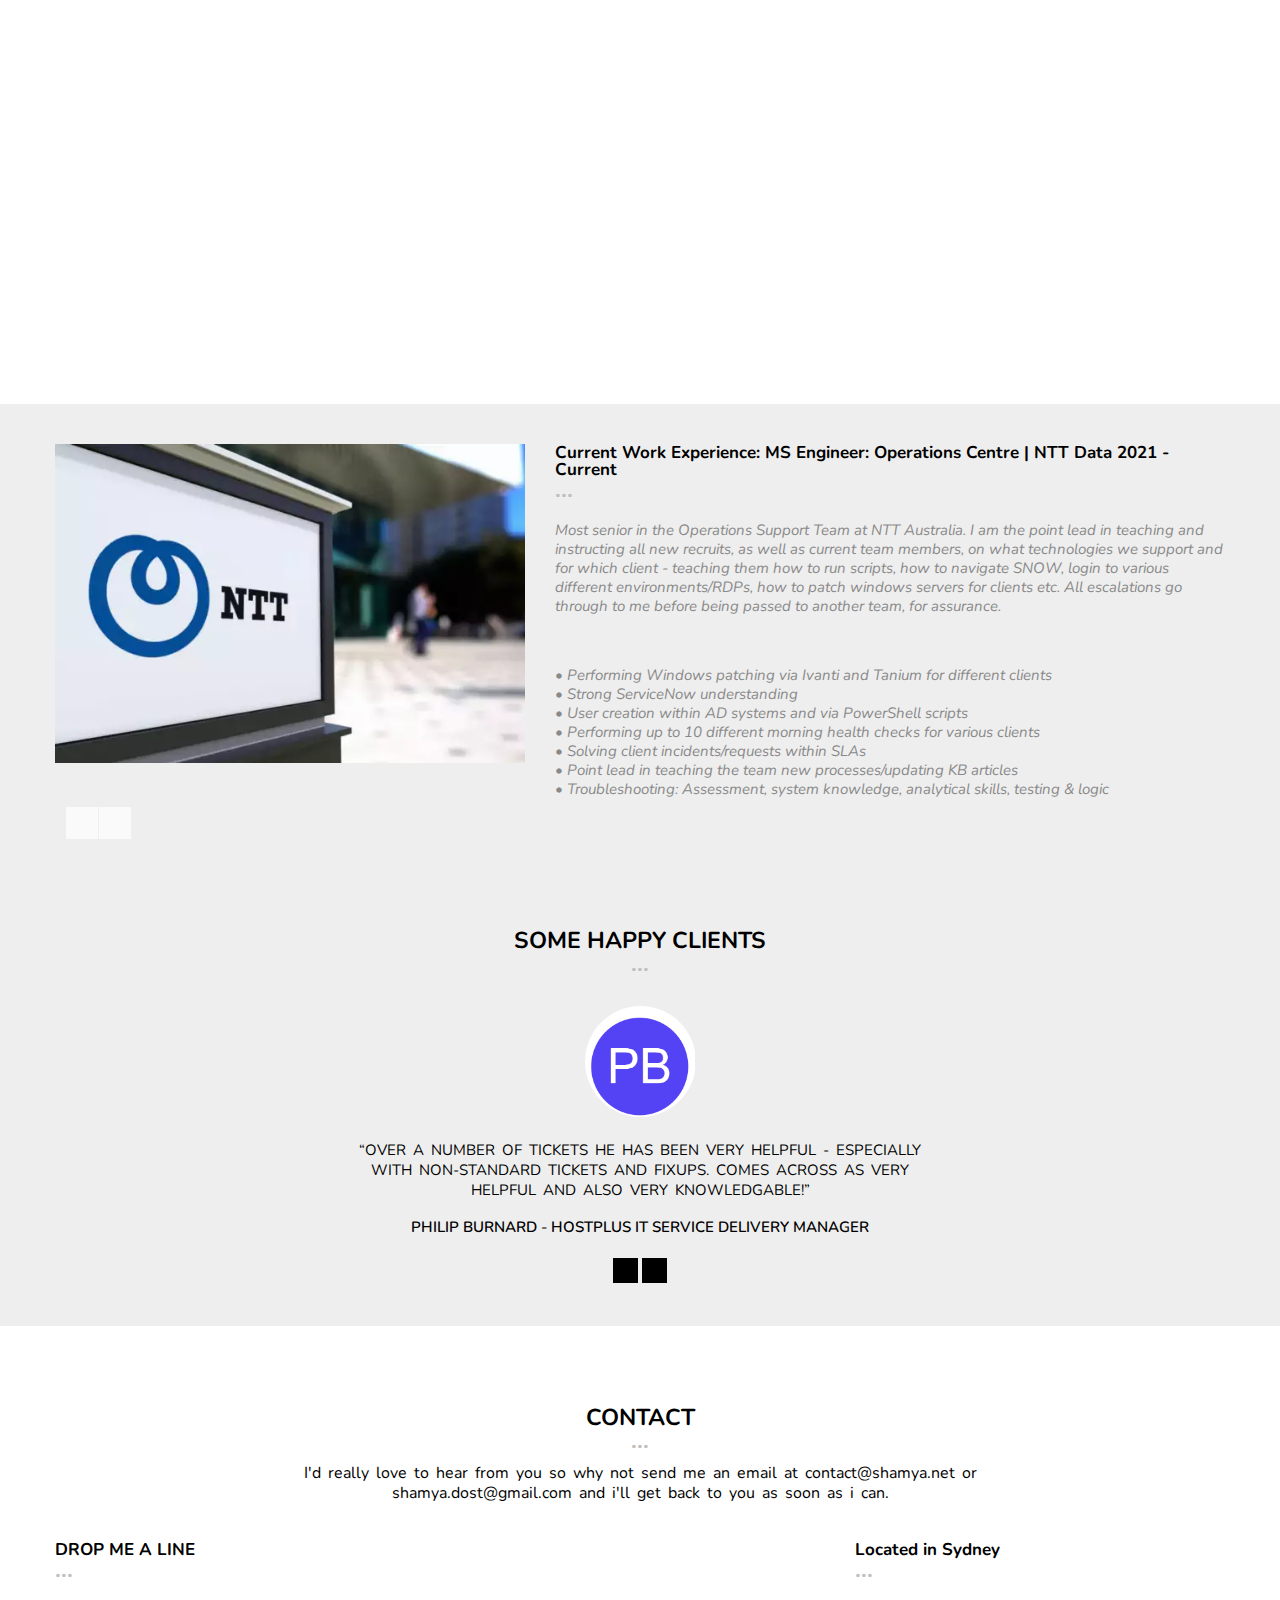
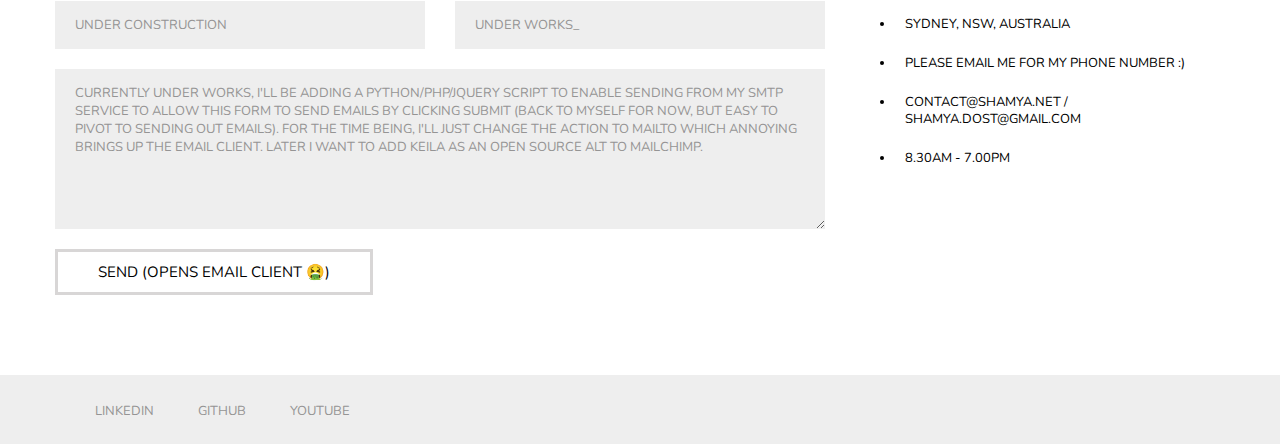
==== commit d69c510f: "Made the web form say it's under construction. Added a mailto to the form action for now while i fig" ====
--- a/HTML Files/soul/index.html
+++ b/HTML Files/soul/index.html
@@ -512,22 +512,22 @@
                           </div> 
                        </div>
                        
-                       <form>
+                       <form action="mailto: shamya.dost@gmail.com"> <!-- just form here, but adding an action temporarily-->
                             <div class="large-6 column">
-                                <input type="text" name="name" title="Name" class="defaultText" /> 
+                                <input type="text" name="name" title="Under Construction" class="defaultText" /> <!-- title = Name-->
                             </div>
                            
                            <div class="large-6 column">
-                                <input type="text" name="name" title="Email" class="defaultText" /> 
+                                <input type="text" name="name" title="Under Works_" class="defaultText" /> <!-- title = Email-->
                            </div>
                            
                            <div class="large-12 column"> <!-- he box once complete will have: WHAT'S ON YOUR MIND-->
                             <!-- I'll add the python script later as it'll take time to fine tune it and get it working properly. Plus i can get everything troubleshooted and working, then snapshot/backup the nginxpure vm so that if i screw with python sccript too much it doesn't fuck up anything else by accident, you know, weird settings forwards etc etc. SD-->
-                               <textarea id="comments"></textarea>
+                               <textarea id="comments">CURRENTLY UNDER WORKS, i'll be adding a python/php/jquery script to enable sending from my smtp service to allow this form to send emails by clicking submit (back to myself for now, but easy to pivot to sending out emails). For the time being, i'll just change the action to mailto which annoying brings up the email client. Later i want to add Keila as an open source alt to MailChimp.</textarea>
                            </div>
                            
                            <div class="large-12 column">
-                               <input type="submit" value="Send Message" class="cta"/>
+                               <input type="submit" value="Send (Opens Email Client 🤮)" class="cta"/> <!--value="Send Message"-->
                            </div> 
                        </form>
                    </div>
